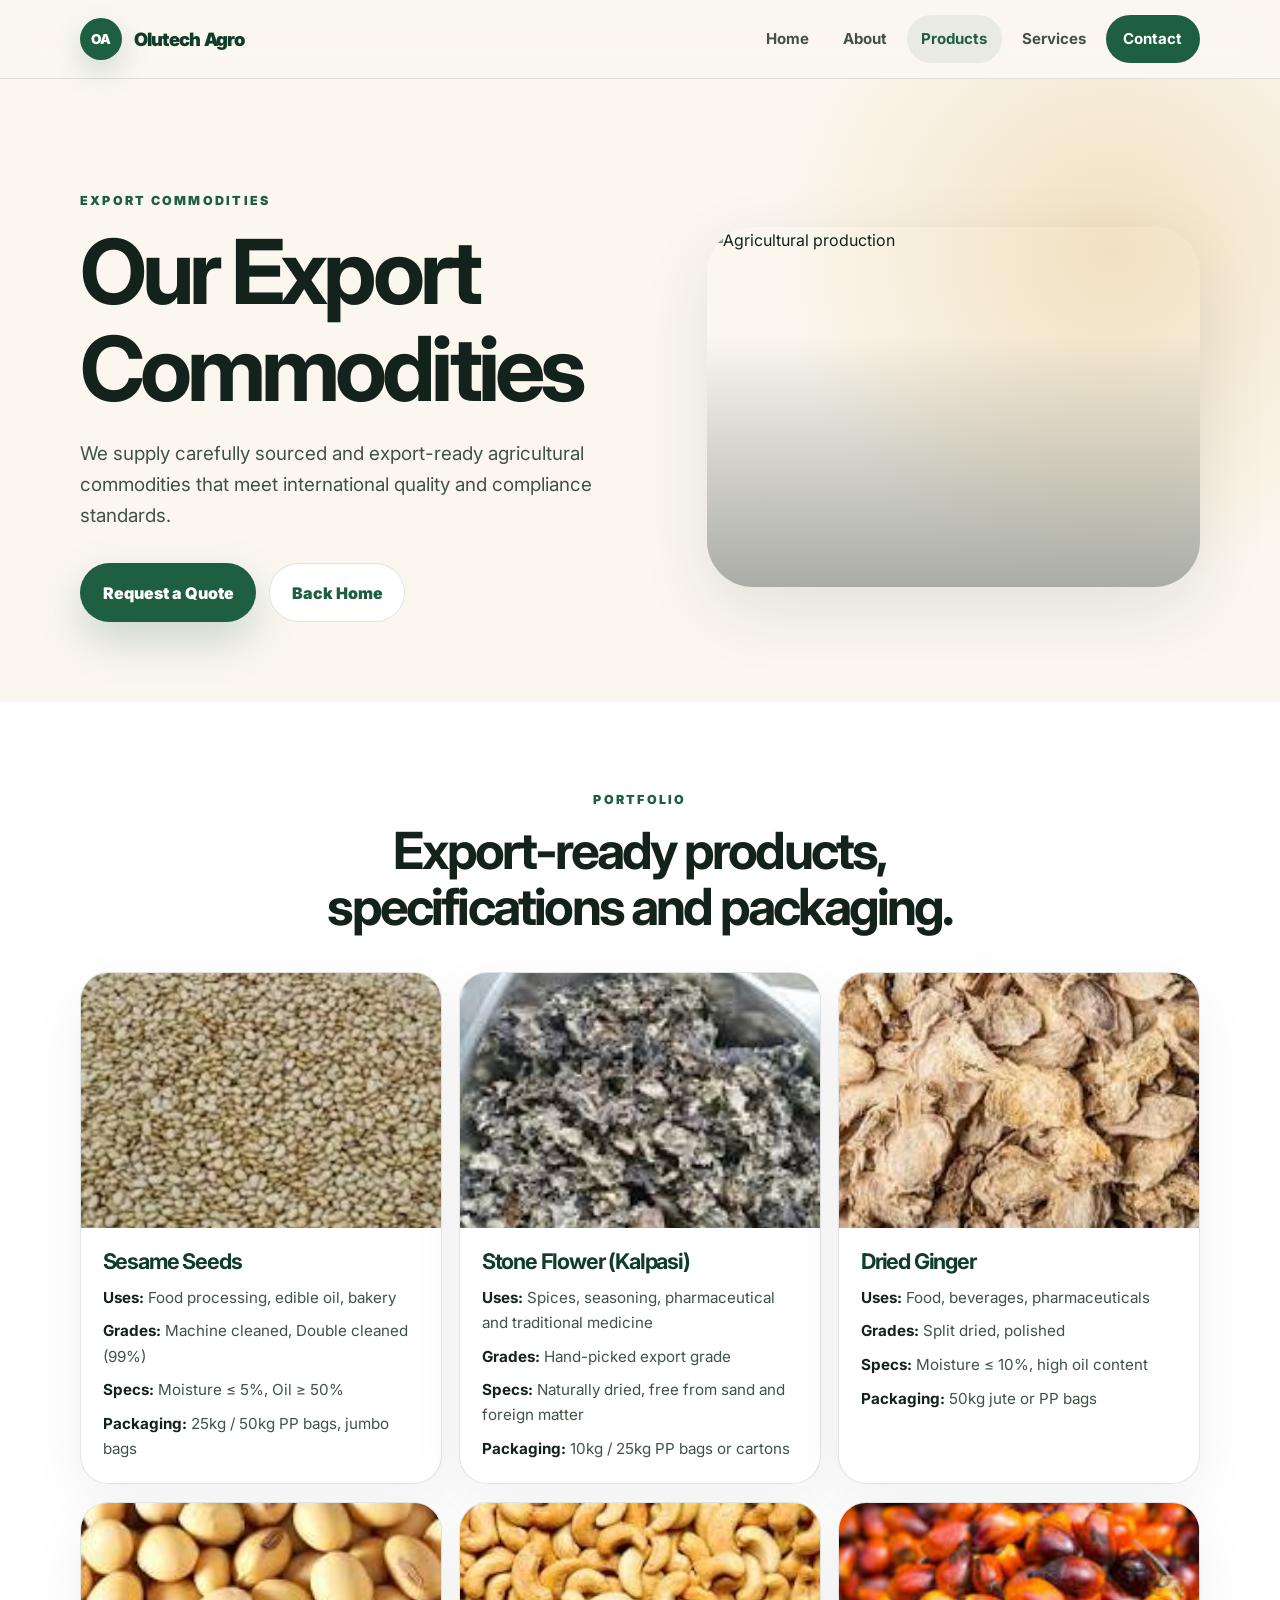
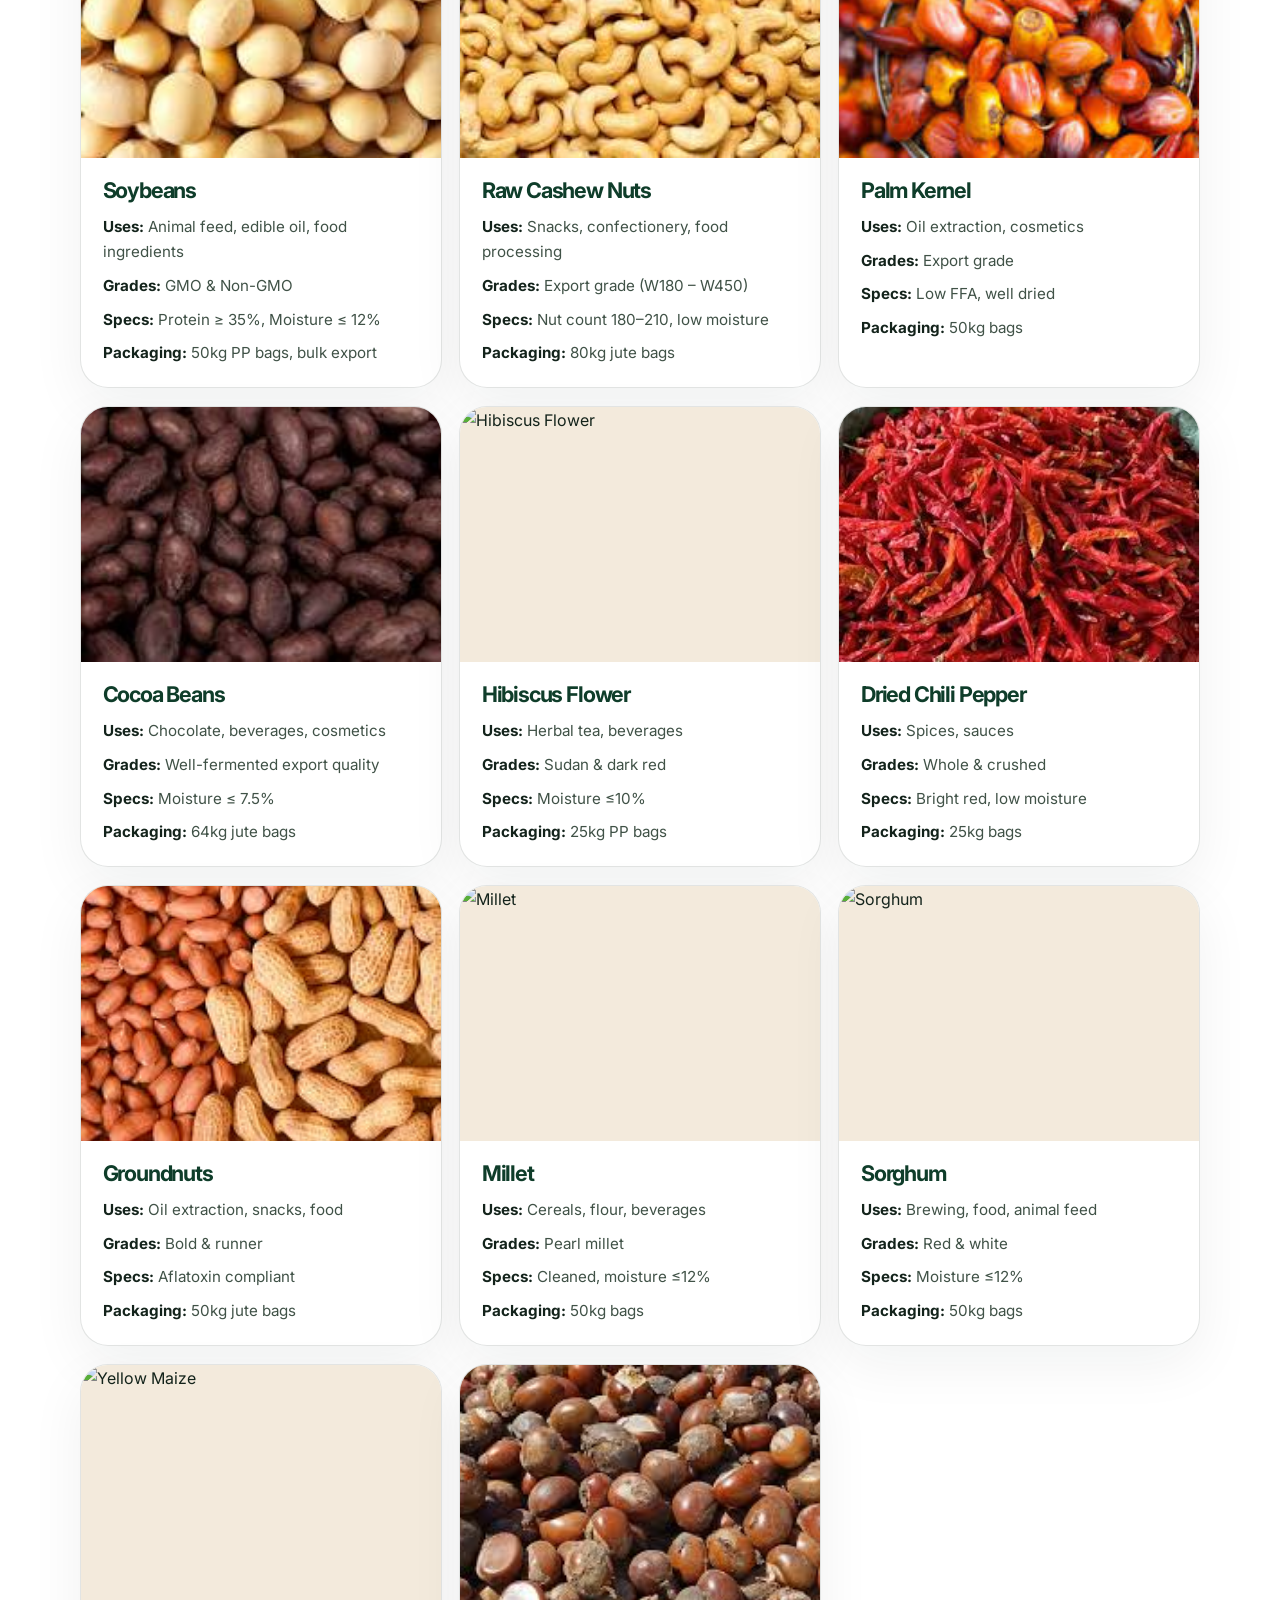
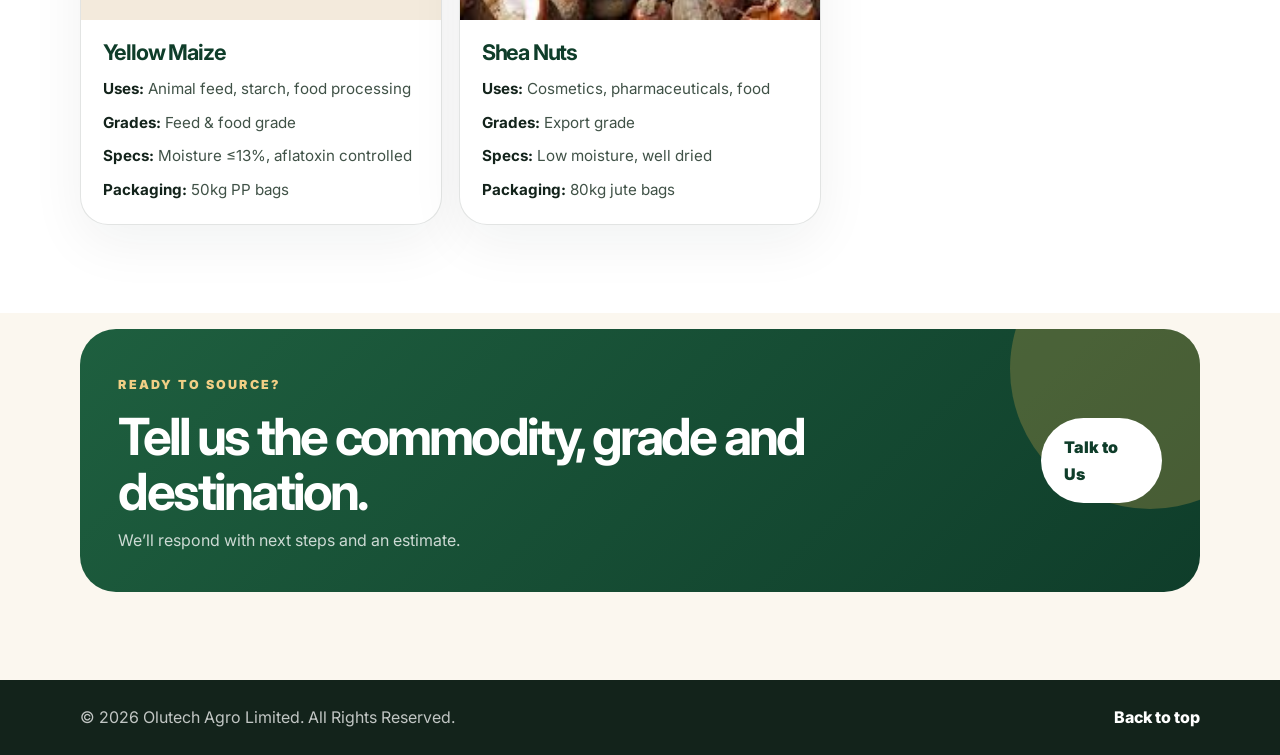
==== products.html @ a7baed35 "Redesign Olutech Agro website" ====
<!DOCTYPE html>
<html lang="en">
<head>
  <meta charset="UTF-8" />
  <meta name="viewport" content="width=device-width, initial-scale=1.0" />
  <title>Our Products | Olutech Agro Limited</title>
  <link rel="preconnect" href="https://fonts.googleapis.com">
  <link rel="preconnect" href="https://fonts.gstatic.com" crossorigin>
  <link href="https://fonts.googleapis.com/css2?family=Inter:wght@300;400;500;600;700;800;900&display=swap" rel="stylesheet">
  <link rel="stylesheet" href="main.css">
</head>
<body>
  <header class="navbar" data-nav>
    <div class="container nav-flex">
      <a class="logo" href="index.html" aria-label="Olutech Agro home">
        <span class="logo-mark">OA</span>
        <span>Olutech Agro</span>
      </a>
      <button class="nav-toggle" type="button" aria-label="Open navigation" aria-expanded="false" data-nav-toggle>
        <span></span><span></span><span></span>
      </button>
      <nav class="nav-links" data-nav-links>
        <a href="index.html">Home</a>
        <a href="index.html#about">About</a>
        <a href="products.html" class="active">Products</a>
        <a href="index.html#services">Services</a>
        <a href="index.html#contact" class="nav-cta">Contact</a>
      </nav>
    </div>
  </header>

  <main>
    <section class="hero hero-products">
      <div class="container hero-grid compact">
        <div class="hero-copy reveal">
          <p class="eyebrow">Export Commodities</p>
          <h1>Our Export Commodities</h1>
          <p class="hero-lead">We supply carefully sourced and export-ready agricultural commodities that meet international quality and compliance standards.</p>
          <div class="hero-buttons">
            <a href="index.html#contact" class="btn btn-primary">Request a Quote</a>
            <a href="index.html" class="btn btn-ghost">Back Home</a>
          </div>
        </div>
        <div class="hero-visual reveal">
          <img src="https://img.freepik.com/free-photo/agriculture-food-production-concept-with-tractor-machine-silos-irrigation-system_342744-565.jpg?semt=ais_hybrid&w=740&q=80" alt="Agricultural production" />
        </div>
      </div>
    </section>

    <section class="section products-section">
      <div class="container">
        <div class="section-title reveal">
          <p class="eyebrow">Portfolio</p>
          <h2>Export-ready products, specifications and packaging.</h2>
        </div>
        <div class="products-grid">
<!-- Sesame Seeds -->
      <div class="product-card">
        <img src="[data-uri]"alt="Sesame Seeds">
        <div class="product-body">
          <h4>Sesame Seeds</h4>
          <p><strong>Uses:</strong> Food processing, edible oil, bakery</p>
          <p><strong>Grades:</strong> Machine cleaned, Double cleaned (99%)</p>
          <p><strong>Specs:</strong> Moisture ≤ 5%, Oil ≥ 50%</p>
          <p><strong>Packaging:</strong> 25kg / 50kg PP bags, jumbo bags</p>
        </div>
      </div>
            <div class="product-card">
        <img src="[data-uri]" alt="Stone Flower">
        <div class="product-body">
            <h4>Stone Flower (Kalpasi)</h4>
            <p><strong>Uses:</strong> Spices, seasoning, pharmaceutical and traditional medicine</p>
            <p><strong>Grades:</strong> Hand-picked export grade</p>
            <p><strong>Specs:</strong> Naturally dried, free from sand and foreign matter</p>
            <p><strong>Packaging:</strong> 10kg / 25kg PP bags or cartons</p>
        </div>
        </div>

      <!-- Ginger -->
      <div class="product-card">
        <img src="[data-uri]" alt="Dried Ginger">
        <div class="product-body">
          <h4>Dried Ginger</h4>
          <p><strong>Uses:</strong> Food, beverages, pharmaceuticals</p>
          <p><strong>Grades:</strong> Split dried, polished</p>
          <p><strong>Specs:</strong> Moisture ≤ 10%, high oil content</p>
          <p><strong>Packaging:</strong> 50kg jute or PP bags</p>
        </div>
      </div>

      <!-- Soybeans -->
      <div class="product-card">
        <img src="[data-uri]"alt="Soybeans">
        <div class="product-body">
          <h4>Soybeans</h4>
          <p><strong>Uses:</strong> Animal feed, edible oil, food ingredients</p>
          <p><strong>Grades:</strong> GMO & Non-GMO</p>
          <p><strong>Specs:</strong> Protein ≥ 35%, Moisture ≤ 12%</p>
          <p><strong>Packaging:</strong> 50kg PP bags, bulk export</p>
        </div>
      </div>

      <!-- Cashew Nuts -->
      <div class="product-card">
        <img src="[data-uri]" alt="Cashew Nuts">
        <div class="product-body">
          <h4>Raw Cashew Nuts</h4>
          <p><strong>Uses:</strong> Snacks, confectionery, food processing</p>
          <p><strong>Grades:</strong> Export grade (W180 – W450)</p>
          <p><strong>Specs:</strong> Nut count 180–210, low moisture</p>
          <p><strong>Packaging:</strong> 80kg jute bags</p>
        </div>
      </div>
        <div class="product-card">
        <img src="[data-uri]" alt="Palm Kernel">
        <div class="product-body">
            <h4>Palm Kernel</h4>
            <p><strong>Uses:</strong> Oil extraction, cosmetics</p>
            <p><strong>Grades:</strong> Export grade</p>
            <p><strong>Specs:</strong> Low FFA, well dried</p>
            <p><strong>Packaging:</strong> 50kg bags</p>
        </div>
        </div>

      <!-- Cocoa Beans -->
      <div class="product-card">
        <img src="[data-uri]" alt="Cocoa Beans">
        <div class="product-body">
          <h4>Cocoa Beans</h4>
          <p><strong>Uses:</strong> Chocolate, beverages, cosmetics</p>
          <p><strong>Grades:</strong> Well-fermented export quality</p>
          <p><strong>Specs:</strong> Moisture ≤ 7.5%</p>
          <p><strong>Packaging:</strong> 64kg jute bags</p>
        </div>
      </div>


      <!-- Hibiscus Flower -->
        <div class="product-card">
        <img src="https://encrypted-tbn0.gstatic.com/images?q=tbn:ANd9GcRW_VLV7xWXmBdpKqc1EGJK0NJ_ee1F2O1vbofDRPZAw_2uq-BFG1JWfvA&s" alt="Hibiscus Flower">
        <div class="product-body">
            <h4>Hibiscus Flower</h4>
            <p><strong>Uses:</strong> Herbal tea, beverages</p>
            <p><strong>Grades:</strong> Sudan & dark red</p>
            <p><strong>Specs:</strong> Moisture ≤10%</p>
            <p><strong>Packaging:</strong> 25kg PP bags</p>
        </div>
        </div>

        <!-- Chilli Pepper -->
        <div class="product-card">
        <img src=[data-uri] alt="Chili Pepper">
        <div class="product-body">
            <h4>Dried Chili Pepper</h4>
            <p><strong>Uses:</strong> Spices, sauces</p>
            <p><strong>Grades:</strong> Whole & crushed</p>
            <p><strong>Specs:</strong> Bright red, low moisture</p>
            <p><strong>Packaging:</strong> 25kg bags</p>
        </div>
        </div>

        <!-- Groundnuts -->
        <div class="product-card">
        <img src="[data-uri]" alt="Groundnuts">
        <div class="product-body">
            <h4>Groundnuts</h4>
            <p><strong>Uses:</strong> Oil extraction, snacks, food</p>
            <p><strong>Grades:</strong> Bold & runner</p>
            <p><strong>Specs:</strong> Aflatoxin compliant</p>
            <p><strong>Packaging:</strong> 50kg jute bags</p>
        </div>
        </div>

        <!-- Millets -->
        <div class="product-card">
        <img src="https://itemscatalogue.redcross.int/upload/products_data/images/big/FCERMILLGR.jpg" alt="Millet">
        <div class="product-body">
            <h4>Millet</h4>
            <p><strong>Uses:</strong> Cereals, flour, beverages</p>
            <p><strong>Grades:</strong> Pearl millet</p>
            <p><strong>Specs:</strong> Cleaned, moisture ≤12%</p>
            <p><strong>Packaging:</strong> 50kg bags</p>
        </div>
        </div>

        <!-- Sorghum -->
        <div class="product-card">
        <img src="https://encrypted-tbn0.gstatic.com/images?q=tbn:ANd9GcSA5TBWchMViTvJv3HpDTmijU3rDDU1Hz27gw&s" alt="Sorghum">
        <div class="product-body">
            <h4>Sorghum</h4>
            <p><strong>Uses:</strong> Brewing, food, animal feed</p>
            <p><strong>Grades:</strong> Red & white</p>
            <p><strong>Specs:</strong> Moisture ≤12%</p>
            <p><strong>Packaging:</strong> 50kg bags</p>
        </div>
        </div>

        <!-- yellow maize -->
        <div class="product-card">
        <img src="https://encrypted-tbn0.gstatic.com/images?q=tbn:ANd9GcTwmd1VKiGeFnhzjW3J01bWeRlT896tX2jCrA&s" alt="Yellow Maize">
        <div class="product-body">
            <h4>Yellow Maize</h4>
            <p><strong>Uses:</strong> Animal feed, starch, food processing</p>
            <p><strong>Grades:</strong> Feed & food grade</p>
            <p><strong>Specs:</strong> Moisture ≤13%, aflatoxin controlled</p>
            <p><strong>Packaging:</strong> 50kg PP bags</p>
        </div>
        </div>

        <!-- Shea nuts -->
        <div class="product-card">
        <img src="[data-uri]" alt="Shea Nuts">
        <div class="product-body">
            <h4>Shea Nuts</h4>
            <p><strong>Uses:</strong> Cosmetics, pharmaceuticals, food</p>
            <p><strong>Grades:</strong> Export grade</p>
            <p><strong>Specs:</strong> Low moisture, well dried</p>
            <p><strong>Packaging:</strong> 80kg jute bags</p>
        </div>
        </div>
        </div>
      </div>
    </section>

    <section class="container callout reveal">
      <div>
        <p class="eyebrow">Ready to source?</p>
        <h2>Tell us the commodity, grade and destination.</h2>
        <p>We’ll respond with next steps and an estimate.</p>
      </div>
      <a class="btn btn-secondary" href="index.html#contact">Talk to Us</a>
    </section>
  </main>

  <footer class="footer">
    <div class="container footer-flex">
      <p>© 2026 Olutech Agro Limited. All Rights Reserved.</p>
      <a href="#top">Back to top</a>
    </div>
  </footer>

  <script src="main.js"></script>
</body>
</html>
---- main.css ----
:root {
  --ink: #13231b;
  --text: #405247;
  --muted: #738277;
  --cream: #fbf7ef;
  --cream-2: #f3eadc;
  --green: #1e5f3f;
  --green-2: #0f3d2a;
  --gold: #d8a84b;
  --line: rgba(19, 35, 27, 0.12);
  --card: #ffffff;
  --shadow: 0 24px 70px rgba(19, 35, 27, 0.10);
  --radius: 28px;
  --radius-sm: 18px;
  --transition: 220ms ease;
}

* { box-sizing: border-box; margin: 0; padding: 0; }
html { scroll-behavior: smooth; }
body {
  font-family: 'Inter', system-ui, -apple-system, BlinkMacSystemFont, 'Segoe UI', sans-serif;
  color: var(--ink);
  background: var(--cream);
  line-height: 1.65;
  overflow-x: hidden;
}
img { max-width: 100%; display: block; }
a { color: inherit; text-decoration: none; }
.container { width: min(1120px, calc(100% - 40px)); margin-inline: auto; }

.navbar {
  position: sticky;
  top: 0;
  z-index: 1000;
  background: rgba(251, 247, 239, 0.88);
  backdrop-filter: blur(18px);
  border-bottom: 1px solid var(--line);
}
.nav-flex { min-height: 78px; display: flex; align-items: center; justify-content: space-between; gap: 1.5rem; }
.logo { display: inline-flex; align-items: center; gap: .72rem; font-weight: 900; letter-spacing: -.04em; color: var(--green-2); font-size: 1.15rem; }
.logo-mark { width: 42px; height: 42px; display: grid; place-items: center; border-radius: 999px; background: var(--green); color: #fff; font-size: .85rem; box-shadow: 0 12px 30px rgba(30, 95, 63, .2); }
.nav-links { display: flex; align-items: center; gap: .35rem; }
.nav-links a { color: var(--text); font-weight: 700; font-size: .94rem; padding: .7rem .9rem; border-radius: 999px; transition: var(--transition); }
.nav-links a:hover, .nav-links a.active { color: var(--green); background: rgba(30, 95, 63, .08); }
.nav-links .nav-cta { color: #fff; background: var(--green); padding-inline: 1.1rem; }
.nav-links .nav-cta:hover { color: #fff; background: var(--green-2); }
.nav-toggle { display: none; width: 44px; height: 44px; border: 1px solid var(--line); border-radius: 12px; background: #fff; place-items: center; gap: 4px; cursor: pointer; }
.nav-toggle span { width: 18px; height: 2px; border-radius: 2px; background: var(--ink); display: block; }

.hero { position: relative; padding: 7rem 0 5rem; overflow: hidden; }
.hero::before { content: ""; position: absolute; inset: -30% -15% auto auto; width: 720px; height: 720px; background: radial-gradient(circle, rgba(216, 168, 75, .28), transparent 66%); pointer-events: none; }
.hero-grid { position: relative; display: grid; grid-template-columns: minmax(0, 1fr) minmax(320px, .85fr); align-items: center; gap: 4rem; }
.hero-grid.compact { gap: 3rem; }
.eyebrow { color: var(--green); text-transform: uppercase; letter-spacing: .18em; font-weight: 900; font-size: .78rem; margin-bottom: .8rem; }
h1, h2, h3, h4 { line-height: 1.08; letter-spacing: -.055em; }
h1 { font-size: clamp(3rem, 7vw, 6.4rem); max-width: 790px; }
h2 { font-size: clamp(2rem, 4vw, 4rem); }
h3 { font-size: clamp(1.25rem, 2vw, 1.7rem); }
h4 { font-size: 1.1rem; }
.hero-lead, .section-copy p, .about-panel > div > p, .contact-copy > p { color: var(--text); font-size: clamp(1rem, 1.5vw, 1.18rem); max-width: 690px; margin-top: 1.25rem; }
.hero-buttons { display: flex; flex-wrap: wrap; gap: .8rem; margin-top: 2rem; }
.btn { display: inline-flex; align-items: center; justify-content: center; gap: .5rem; border-radius: 999px; padding: .95rem 1.35rem; font-weight: 900; border: 1px solid transparent; cursor: pointer; transition: transform var(--transition), box-shadow var(--transition), background var(--transition); }
.btn:hover { transform: translateY(-2px); }
.btn-primary { background: var(--green); color: #fff; box-shadow: 0 18px 45px rgba(30, 95, 63, .22); }
.btn-primary:hover { background: var(--green-2); }
.btn-ghost { background: #fff; color: var(--green); border-color: var(--line); }
.btn-secondary { background: var(--ink); color: #fff; }
.trust-row { display: flex; flex-wrap: wrap; gap: .75rem; margin-top: 2rem; }
.trust-item { padding: .65rem 1rem; border-radius: 999px; color: var(--green-2); background: rgba(255,255,255,.72); border: 1px solid var(--line); font-weight: 800; font-size: .9rem; }
.hero-visual { position: relative; min-height: 520px; border-radius: 46px; overflow: hidden; box-shadow: var(--shadow); isolation: isolate; }
.hero-products .hero-visual, .hero-grid.compact .hero-visual { min-height: 360px; }
.hero-visual::after { content: ""; position: absolute; inset: 0; background: linear-gradient(180deg, transparent 30%, rgba(19, 35, 27, .35)); }
.hero-visual img { width: 100%; height: 100%; min-height: inherit; object-fit: cover; }
.hero-card { position: absolute; z-index: 1; left: 24px; right: 24px; bottom: 24px; background: rgba(255,255,255,.92); border: 1px solid rgba(255,255,255,.55); border-radius: 24px; padding: 1.1rem; display: grid; gap: .2rem; box-shadow: 0 20px 40px rgba(0,0,0,.12); }
.hero-card span { color: var(--text); }

.section { padding: 5.5rem 0; }
.split-grid { display: grid; grid-template-columns: .85fr 1fr; gap: 4rem; align-items: start; }
.section-title { max-width: 760px; margin: 0 auto 2.4rem; text-align: center; }
.feature-grid { display: grid; grid-template-columns: repeat(4, 1fr); gap: 1rem; margin-top: 3rem; }
.feature-card { background: var(--card); border: 1px solid var(--line); border-radius: var(--radius); overflow: hidden; box-shadow: 0 18px 55px rgba(19,35,27,.06); transition: transform var(--transition), box-shadow var(--transition); }
.feature-card:hover, .product-card:hover { transform: translateY(-7px); box-shadow: var(--shadow); }
.feature-card img { width: 100%; height: 190px; object-fit: cover; }
.feature-card div { padding: 1.25rem; }
.feature-card p, .service-card p, .value-card p, .product-body p, .about-card p { color: var(--text); }
.card-kicker { color: var(--gold) !important; font-weight: 900; letter-spacing: .14em; margin-bottom: .45rem; }

.section-tinted { background: var(--green-2); color: #fff; }
.section-tinted .eyebrow { color: #f1cf85; }
.section-tinted p { color: rgba(255,255,255,.78); }
.about-panel { display: grid; grid-template-columns: .95fr 1fr; gap: 2rem; align-items: center; }
.about-info { display: grid; grid-template-columns: repeat(2, 1fr); gap: 1rem; }
.about-card { background: rgba(255,255,255,.1); border: 1px solid rgba(255,255,255,.16); border-radius: var(--radius); padding: 1.35rem; backdrop-filter: blur(12px); }
.about-card p { color: rgba(255,255,255,.76); margin-top: .75rem; }
.mini-icon { width: 42px; height: 42px; border-radius: 999px; display: grid; place-items: center; background: rgba(255,255,255,.14); color: #f1cf85; margin-bottom: 1rem; }

.values-grid { display: grid; grid-template-columns: repeat(5, 1fr); gap: .9rem; }
.value-card { min-height: 180px; background: #fff; border: 1px solid var(--line); border-radius: var(--radius); padding: 1.2rem; display: flex; flex-direction: column; justify-content: space-between; box-shadow: 0 12px 34px rgba(19,35,27,.05); }
.value-card span { color: var(--gold); font-weight: 900; }
.value-card p { font-weight: 800; color: var(--ink); }

.service-section { background: #fff; }
.services-grid { display: grid; grid-template-columns: repeat(4, 1fr); gap: 1rem; }
.service-card { border: 1px solid var(--line); border-radius: var(--radius); padding: 1.35rem; min-height: 245px; background: linear-gradient(180deg, #fff, var(--cream)); display: flex; flex-direction: column; justify-content: space-between; }
.service-icon { width: 48px; height: 48px; border-radius: 999px; display: grid; place-items: center; background: var(--green); color: #fff; font-weight: 900; }
.service-card p { margin-top: .8rem; }

.callout { margin-block: 1rem 5.5rem; background: linear-gradient(135deg, var(--green), var(--green-2)); color: #fff; border-radius: 36px; padding: clamp(1.4rem, 4vw, 2.4rem); display: flex; justify-content: space-between; align-items: center; gap: 1rem; overflow: hidden; position: relative; }
.callout::after { content: ""; position: absolute; width: 280px; height: 280px; right: -90px; top: -100px; border-radius: 50%; background: rgba(216, 168, 75, .28); }
.callout > * { position: relative; z-index: 1; }
.callout .eyebrow { color: #f1cf85; }
.callout p { color: rgba(255,255,255,.78); margin-top: .5rem; }
.callout .btn-secondary { background: #fff; color: var(--green-2); }

.products-section { background: #fff; }
.products-grid { display: grid; grid-template-columns: repeat(3, 1fr); gap: 1.1rem; }
.product-card { background: #fff; border: 1px solid var(--line); border-radius: var(--radius); overflow: hidden; box-shadow: 0 18px 55px rgba(19,35,27,.06); transition: transform var(--transition), box-shadow var(--transition); }
.product-card img { width: 100%; height: 255px; object-fit: cover; background: var(--cream-2); }
.product-body { padding: 1.35rem; }
.product-body h4 { color: var(--green-2); margin-bottom: .7rem; font-size: 1.35rem; }
.product-body p { margin-top: .55rem; font-size: .95rem; }
.product-body strong { color: var(--ink); }

.contact-section { background: var(--cream-2); }
.contact-grid { display: grid; grid-template-columns: .85fr 1fr; gap: 2rem; align-items: start; }
.contact-card { background: #fff; border: 1px solid var(--line); border-radius: var(--radius); padding: 1.5rem; box-shadow: 0 18px 55px rgba(19,35,27,.06); }
.contact-details { margin-top: 2rem; }
.contact-info { list-style: none; display: grid; gap: .8rem; margin-top: 1rem; }
.contact-info li { display: grid; gap: .15rem; color: var(--text); }
.contact-info span { font-size: .78rem; text-transform: uppercase; letter-spacing: .14em; color: var(--green); font-weight: 900; }
.social-links { display: flex; flex-wrap: wrap; gap: .65rem; margin-top: 1.2rem; }
.social-links a { width: 42px; height: 42px; display: grid; place-items: center; border-radius: 999px; background: var(--cream); color: var(--green); font-weight: 900; }
.field { display: grid; gap: .45rem; margin-top: 1rem; }
label { font-weight: 800; color: var(--ink); }
input, textarea { width: 100%; border: 1px solid var(--line); border-radius: 16px; padding: .95rem 1rem; font: inherit; color: var(--ink); background: #fffdf8; transition: border-color var(--transition), box-shadow var(--transition); }
input:focus, textarea:focus { outline: none; border-color: rgba(30,95,63,.45); box-shadow: 0 0 0 4px rgba(30,95,63,.10); }
.form-note { min-height: 1.2em; margin-top: .8rem; color: var(--muted); }

.footer { background: var(--ink); color: rgba(255,255,255,.74); padding: 1.5rem 0; }
.footer-flex { display: flex; justify-content: space-between; gap: 1rem; align-items: center; }
.footer a { color: #fff; font-weight: 800; }

.reveal { opacity: 0; transform: translateY(26px); transition: opacity 700ms ease, transform 700ms ease; }
.reveal.show { opacity: 1; transform: translateY(0); }

@media (max-width: 1040px) {
  .hero-grid, .split-grid, .about-panel, .contact-grid { grid-template-columns: 1fr; }
  .hero-visual { min-height: 430px; }
  .feature-grid, .services-grid { grid-template-columns: repeat(2, 1fr); }
  .values-grid { grid-template-columns: repeat(3, 1fr); }
  .products-grid { grid-template-columns: repeat(2, 1fr); }
}
@media (max-width: 760px) {
  .container { width: min(100% - 28px, 1120px); }
  .nav-toggle { display: grid; }
  .nav-links { position: fixed; top: 78px; left: 14px; right: 14px; display: grid; gap: .2rem; background: rgba(255,255,255,.98); border: 1px solid var(--line); border-radius: 22px; padding: .75rem; box-shadow: var(--shadow); transform: translateY(-16px); opacity: 0; pointer-events: none; transition: var(--transition); }
  .nav-links.active { transform: translateY(0); opacity: 1; pointer-events: auto; }
  .nav-links a { padding: .9rem 1rem; }
  .hero { padding: 4.5rem 0 3.5rem; }
  .hero-visual, .hero-products .hero-visual { min-height: 320px; border-radius: 30px; }
  .section { padding: 4rem 0; }
  .feature-grid, .services-grid, .values-grid, .products-grid, .about-info { grid-template-columns: 1fr; }
  .callout { align-items: flex-start; flex-direction: column; }
  .footer-flex { flex-direction: column; text-align: center; }
}
@media (prefers-reduced-motion: reduce) {
  html { scroll-behavior: auto; }
  *, *::before, *::after { transition: none !important; }
  .reveal { opacity: 1; transform: none; }
}
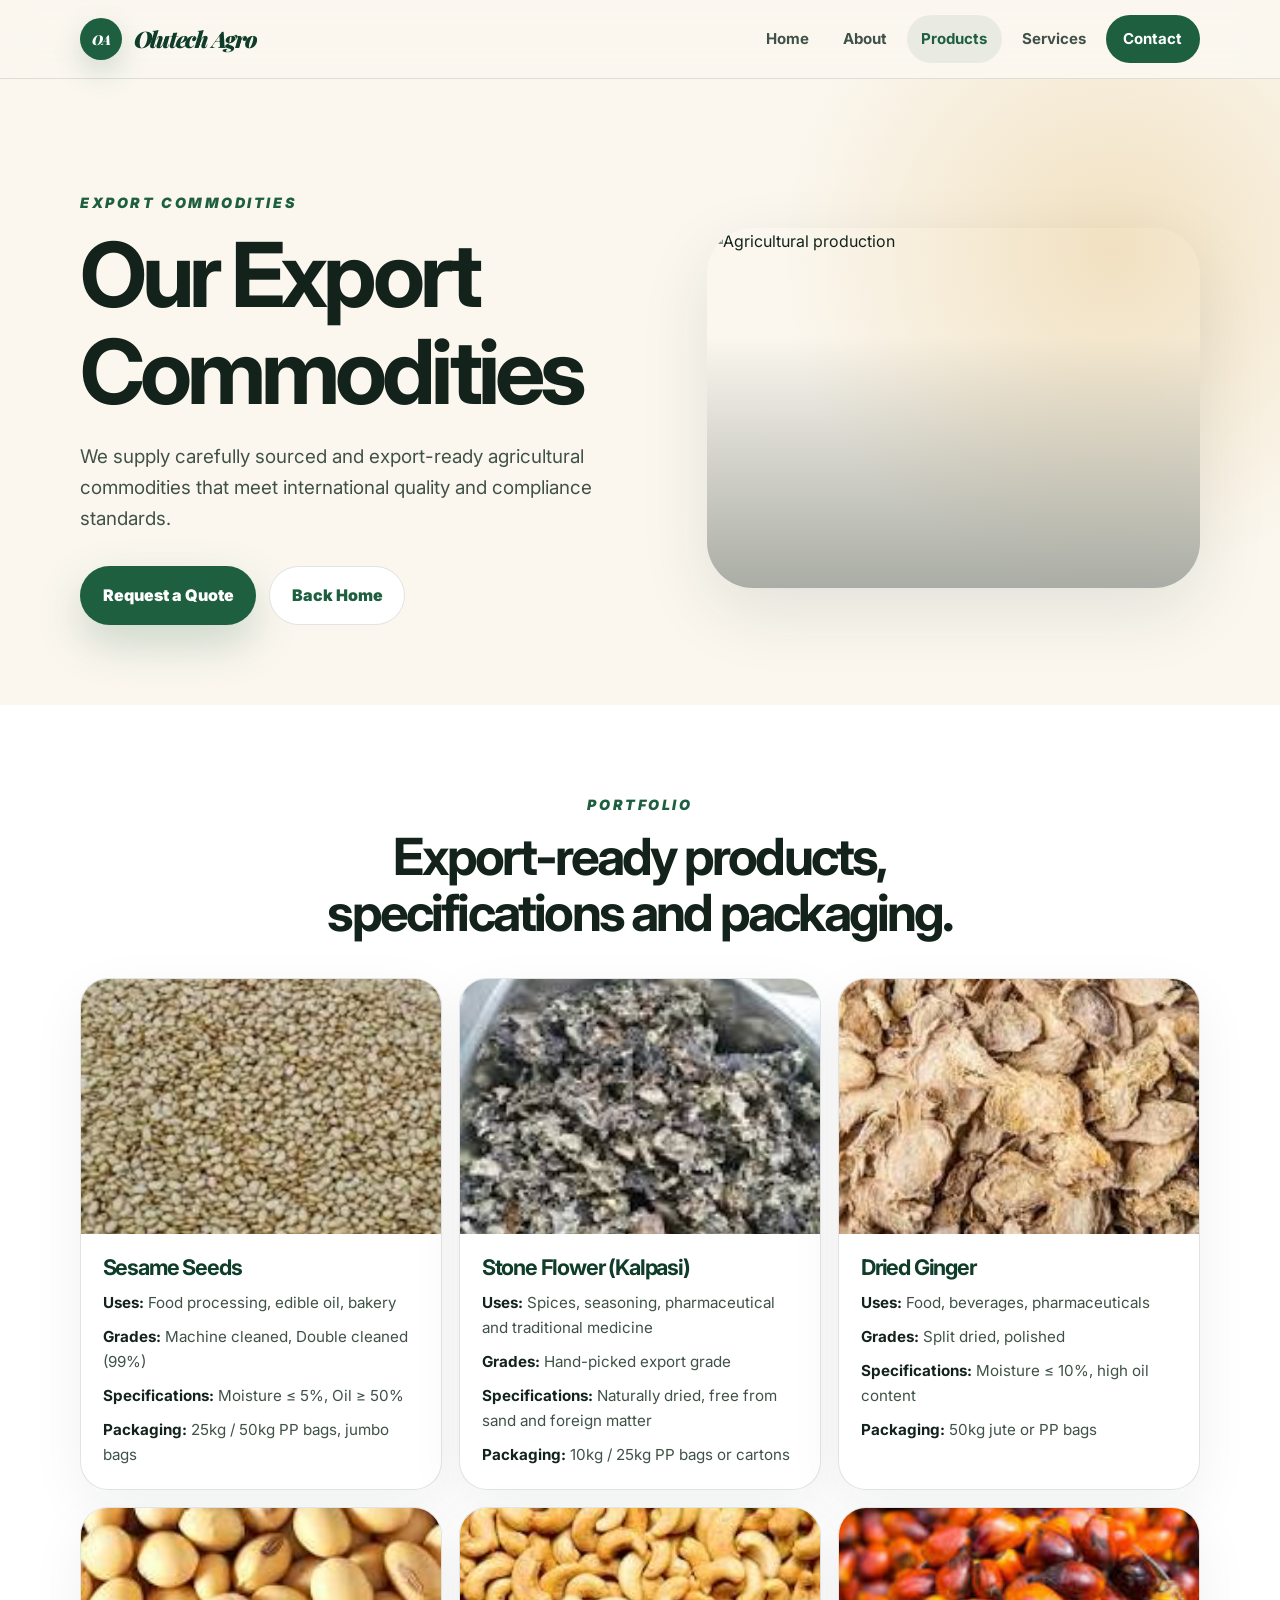
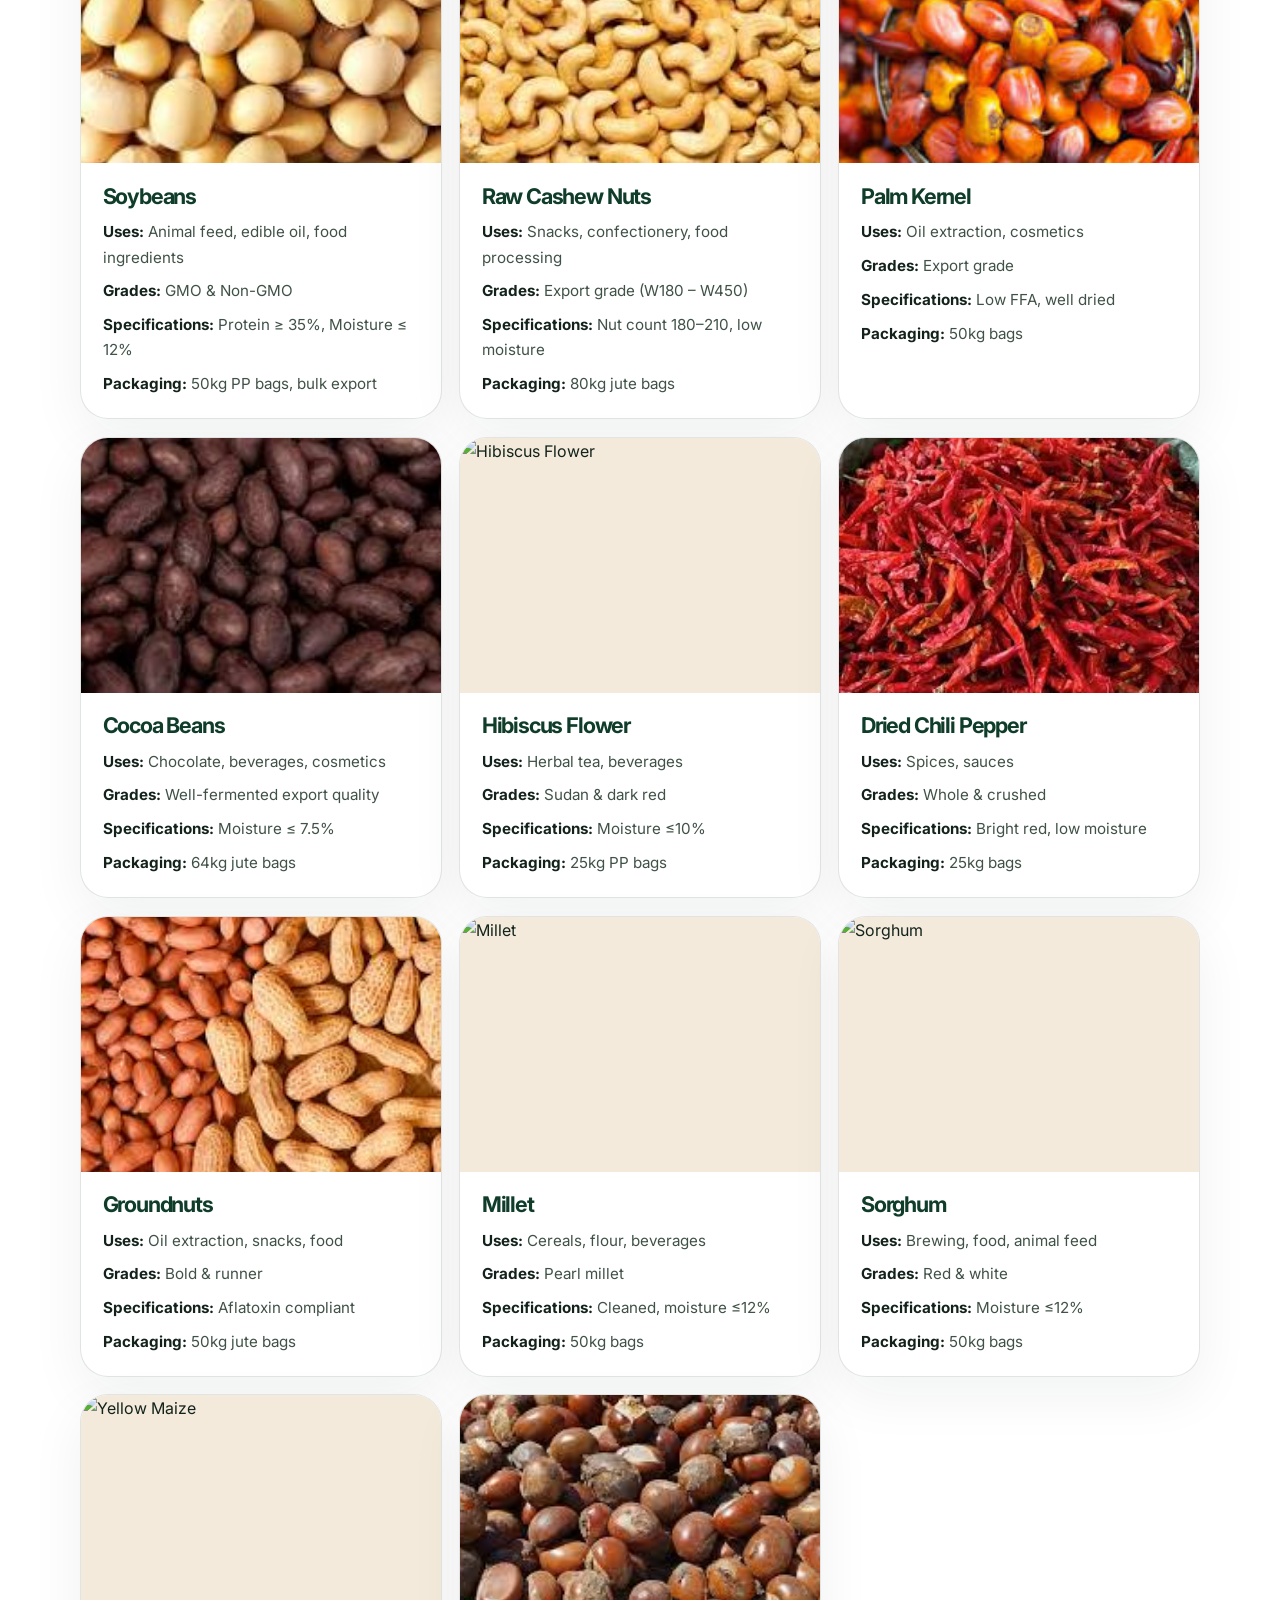
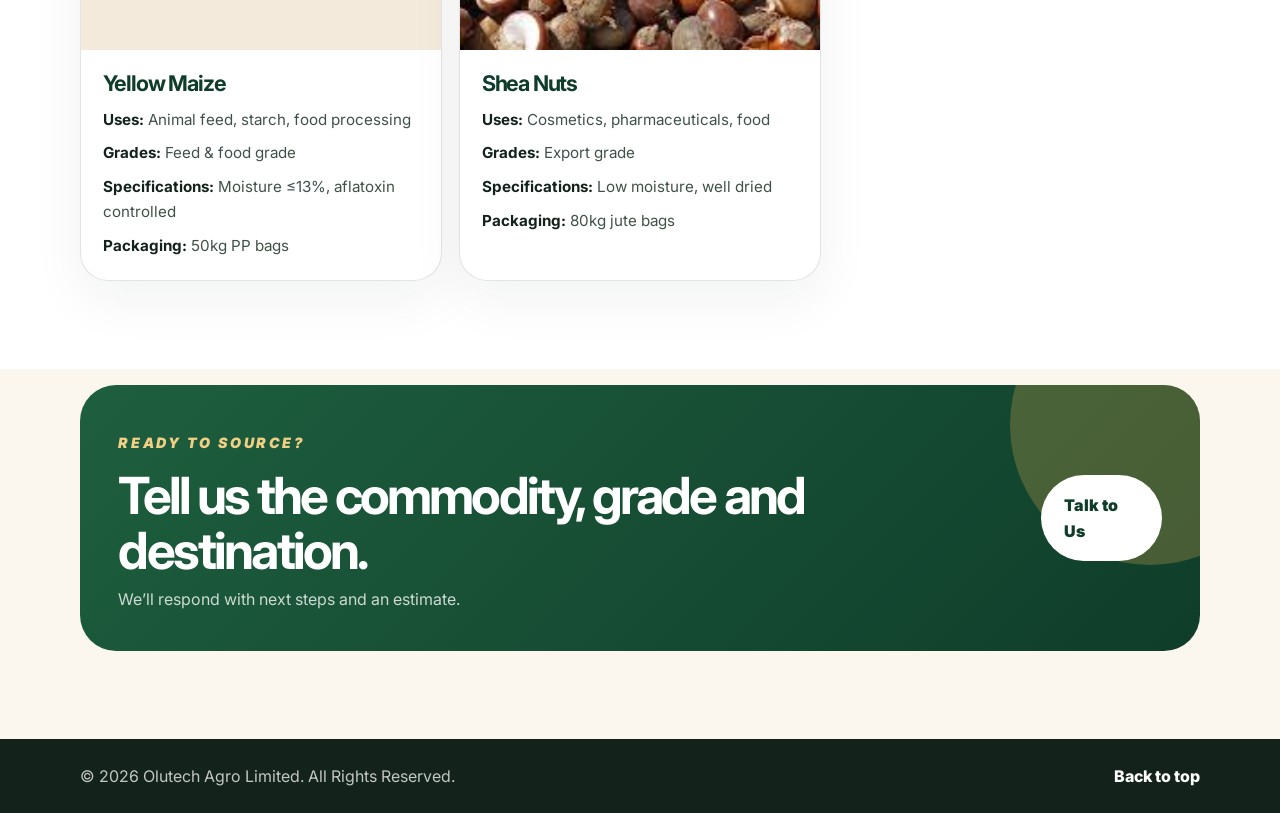
==== commit b7127509: "Redesign Olutech Agro website" ====
--- a/products.html
+++ b/products.html
@@ -6,7 +6,7 @@
   <title>Our Products | Olutech Agro Limited</title>
   <link rel="preconnect" href="https://fonts.googleapis.com">
   <link rel="preconnect" href="https://fonts.gstatic.com" crossorigin>
-  <link href="https://fonts.googleapis.com/css2?family=Inter:wght@300;400;500;600;700;800;900&display=swap" rel="stylesheet">
+  <link href="https://fonts.googleapis.com/css2?family=Inter:wght@300;400;500;600;700;800;900&family=Playfair+Display:ital,wght@0,700;0,800;0,900;1,700;1,800;1,900&display=swap" rel="stylesheet">
   <link rel="stylesheet" href="main.css">
 </head>
 <body>
@@ -14,7 +14,7 @@
     <div class="container nav-flex">
       <a class="logo" href="index.html" aria-label="Olutech Agro home">
         <span class="logo-mark">OA</span>
-        <span>Olutech Agro</span>
+        <span class="logo-text">Olutech Agro</span>
       </a>
       <button class="nav-toggle" type="button" aria-label="Open navigation" aria-expanded="false" data-nav-toggle>
         <span></span><span></span><span></span>
@@ -61,7 +61,7 @@
           <h4>Sesame Seeds</h4>
           <p><strong>Uses:</strong> Food processing, edible oil, bakery</p>
           <p><strong>Grades:</strong> Machine cleaned, Double cleaned (99%)</p>
-          <p><strong>Specs:</strong> Moisture ≤ 5%, Oil ≥ 50%</p>
+          <p><strong>Specifications:</strong> Moisture ≤ 5%, Oil ≥ 50%</p>
           <p><strong>Packaging:</strong> 25kg / 50kg PP bags, jumbo bags</p>
         </div>
       </div>
@@ -71,7 +71,7 @@
             <h4>Stone Flower (Kalpasi)</h4>
             <p><strong>Uses:</strong> Spices, seasoning, pharmaceutical and traditional medicine</p>
             <p><strong>Grades:</strong> Hand-picked export grade</p>
-            <p><strong>Specs:</strong> Naturally dried, free from sand and foreign matter</p>
+            <p><strong>Specifications:</strong> Naturally dried, free from sand and foreign matter</p>
             <p><strong>Packaging:</strong> 10kg / 25kg PP bags or cartons</p>
         </div>
         </div>
@@ -83,7 +83,7 @@
           <h4>Dried Ginger</h4>
           <p><strong>Uses:</strong> Food, beverages, pharmaceuticals</p>
           <p><strong>Grades:</strong> Split dried, polished</p>
-          <p><strong>Specs:</strong> Moisture ≤ 10%, high oil content</p>
+          <p><strong>Specifications:</strong> Moisture ≤ 10%, high oil content</p>
           <p><strong>Packaging:</strong> 50kg jute or PP bags</p>
         </div>
       </div>
@@ -95,7 +95,7 @@
           <h4>Soybeans</h4>
           <p><strong>Uses:</strong> Animal feed, edible oil, food ingredients</p>
           <p><strong>Grades:</strong> GMO & Non-GMO</p>
-          <p><strong>Specs:</strong> Protein ≥ 35%, Moisture ≤ 12%</p>
+          <p><strong>Specifications:</strong> Protein ≥ 35%, Moisture ≤ 12%</p>
           <p><strong>Packaging:</strong> 50kg PP bags, bulk export</p>
         </div>
       </div>
@@ -107,7 +107,7 @@
           <h4>Raw Cashew Nuts</h4>
           <p><strong>Uses:</strong> Snacks, confectionery, food processing</p>
           <p><strong>Grades:</strong> Export grade (W180 – W450)</p>
-          <p><strong>Specs:</strong> Nut count 180–210, low moisture</p>
+          <p><strong>Specifications:</strong> Nut count 180–210, low moisture</p>
           <p><strong>Packaging:</strong> 80kg jute bags</p>
         </div>
       </div>
@@ -117,7 +117,7 @@
             <h4>Palm Kernel</h4>
             <p><strong>Uses:</strong> Oil extraction, cosmetics</p>
             <p><strong>Grades:</strong> Export grade</p>
-            <p><strong>Specs:</strong> Low FFA, well dried</p>
+            <p><strong>Specifications:</strong> Low FFA, well dried</p>
             <p><strong>Packaging:</strong> 50kg bags</p>
         </div>
         </div>
@@ -129,7 +129,7 @@
           <h4>Cocoa Beans</h4>
           <p><strong>Uses:</strong> Chocolate, beverages, cosmetics</p>
           <p><strong>Grades:</strong> Well-fermented export quality</p>
-          <p><strong>Specs:</strong> Moisture ≤ 7.5%</p>
+          <p><strong>Specifications:</strong> Moisture ≤ 7.5%</p>
           <p><strong>Packaging:</strong> 64kg jute bags</p>
         </div>
       </div>
@@ -142,7 +142,7 @@
             <h4>Hibiscus Flower</h4>
             <p><strong>Uses:</strong> Herbal tea, beverages</p>
             <p><strong>Grades:</strong> Sudan & dark red</p>
-            <p><strong>Specs:</strong> Moisture ≤10%</p>
+            <p><strong>Specifications:</strong> Moisture ≤10%</p>
             <p><strong>Packaging:</strong> 25kg PP bags</p>
         </div>
         </div>
@@ -154,7 +154,7 @@
             <h4>Dried Chili Pepper</h4>
             <p><strong>Uses:</strong> Spices, sauces</p>
             <p><strong>Grades:</strong> Whole & crushed</p>
-            <p><strong>Specs:</strong> Bright red, low moisture</p>
+            <p><strong>Specifications:</strong> Bright red, low moisture</p>
             <p><strong>Packaging:</strong> 25kg bags</p>
         </div>
         </div>
@@ -166,7 +166,7 @@
             <h4>Groundnuts</h4>
             <p><strong>Uses:</strong> Oil extraction, snacks, food</p>
             <p><strong>Grades:</strong> Bold & runner</p>
-            <p><strong>Specs:</strong> Aflatoxin compliant</p>
+            <p><strong>Specifications:</strong> Aflatoxin compliant</p>
             <p><strong>Packaging:</strong> 50kg jute bags</p>
         </div>
         </div>
@@ -178,7 +178,7 @@
             <h4>Millet</h4>
             <p><strong>Uses:</strong> Cereals, flour, beverages</p>
             <p><strong>Grades:</strong> Pearl millet</p>
-            <p><strong>Specs:</strong> Cleaned, moisture ≤12%</p>
+            <p><strong>Specifications:</strong> Cleaned, moisture ≤12%</p>
             <p><strong>Packaging:</strong> 50kg bags</p>
         </div>
         </div>
@@ -190,7 +190,7 @@
             <h4>Sorghum</h4>
             <p><strong>Uses:</strong> Brewing, food, animal feed</p>
             <p><strong>Grades:</strong> Red & white</p>
-            <p><strong>Specs:</strong> Moisture ≤12%</p>
+            <p><strong>Specifications:</strong> Moisture ≤12%</p>
             <p><strong>Packaging:</strong> 50kg bags</p>
         </div>
         </div>
@@ -202,7 +202,7 @@
             <h4>Yellow Maize</h4>
             <p><strong>Uses:</strong> Animal feed, starch, food processing</p>
             <p><strong>Grades:</strong> Feed & food grade</p>
-            <p><strong>Specs:</strong> Moisture ≤13%, aflatoxin controlled</p>
+            <p><strong>Specifications:</strong> Moisture ≤13%, aflatoxin controlled</p>
             <p><strong>Packaging:</strong> 50kg PP bags</p>
         </div>
         </div>
@@ -214,7 +214,7 @@
             <h4>Shea Nuts</h4>
             <p><strong>Uses:</strong> Cosmetics, pharmaceuticals, food</p>
             <p><strong>Grades:</strong> Export grade</p>
-            <p><strong>Specs:</strong> Low moisture, well dried</p>
+            <p><strong>Specifications:</strong> Low moisture, well dried</p>
             <p><strong>Packaging:</strong> 80kg jute bags</p>
         </div>
         </div>
--- a/main.css
+++ b/main.css
@@ -51,7 +51,7 @@
 .hero::before { content: ""; position: absolute; inset: -30% -15% auto auto; width: 720px; height: 720px; background: radial-gradient(circle, rgba(216, 168, 75, .28), transparent 66%); pointer-events: none; }
 .hero-grid { position: relative; display: grid; grid-template-columns: minmax(0, 1fr) minmax(320px, .85fr); align-items: center; gap: 4rem; }
 .hero-grid.compact { gap: 3rem; }
-.eyebrow { color: var(--green); text-transform: uppercase; letter-spacing: .18em; font-weight: 900; font-size: .78rem; margin-bottom: .8rem; }
+.eyebrow { color: var(--green); text-transform: uppercase; letter-spacing: .18em; font-weight: 900; font-size: .89rem;  font-style: italic; margin-bottom: .8rem; }
 h1, h2, h3, h4 { line-height: 1.08; letter-spacing: -.055em; }
 h1 { font-size: clamp(3rem, 7vw, 6.4rem); max-width: 790px; }
 h2 { font-size: clamp(2rem, 4vw, 4rem); }
@@ -95,7 +95,7 @@
 .mini-icon { width: 42px; height: 42px; border-radius: 999px; display: grid; place-items: center; background: rgba(255,255,255,.14); color: #f1cf85; margin-bottom: 1rem; }
 
 .values-grid { display: grid; grid-template-columns: repeat(5, 1fr); gap: .9rem; }
-.value-card { min-height: 180px; background: #fff; border: 1px solid var(--line); border-radius: var(--radius); padding: 1.2rem; display: flex; flex-direction: column; justify-content: space-between; box-shadow: 0 12px 34px rgba(19,35,27,.05); }
+.value-card { min-height: 100px; background: #fff; border: 1px solid var(--line); border-radius: var(--radius); padding: 1.2rem; display: flex; flex-direction: column; justify-content: space-between; box-shadow: 0 12px 34px rgba(19,35,27,.05); }
 .value-card span { color: var(--gold); font-weight: 900; }
 .value-card p { font-weight: 800; color: var(--ink); }
 
@@ -168,3 +168,233 @@
   *, *::before, *::after { transition: none !important; }
   .reveal { opacity: 1; transform: none; }
 }
+
+
+/* ===== Professional refinements: Mayana-inspired premium polish ===== */
+.logo-text {
+  font-family: 'Playfair Display', Georgia, serif;
+  font-style: italic;
+  font-weight: 900;
+  font-size: 1.42rem;
+  letter-spacing: -0.055em;
+  color: var(--green-2);
+  line-height: 1;
+}
+.logo:hover .logo-text { color: var(--green); }
+.logo-mark {
+  font-family: 'Playfair Display', Georgia, serif;
+  font-style: italic;
+  font-weight: 900;
+}
+.hero-home .hero-eyebrow {
+  display: inline-flex;
+  align-items: center;
+  gap: .55rem;
+  width: fit-content;
+  font-family: 'Playfair Display', Georgia, serif;
+  font-size: clamp(1rem, 1.1vw, 1.22rem);
+  font-style: italic;
+  font-weight: 900;
+  letter-spacing: .055em;
+  text-transform: none;
+  color: var(--green-2);
+  background: rgba(255, 255, 255, .78);
+  border: 1px solid rgba(30, 95, 63, .16);
+  border-radius: 999px;
+  padding: .65rem 1rem;
+  box-shadow: 0 14px 35px rgba(19, 35, 27, .08);
+}
+.hero-home .hero-eyebrow::before {
+  content: "";
+  width: 9px;
+  height: 9px;
+  border-radius: 999px;
+  background: var(--gold);
+  box-shadow: 0 0 0 6px rgba(216, 168, 75, .15);
+}
+
+.intro-section {
+  position: relative;
+  background:
+    radial-gradient(circle at 12% 8%, rgba(216, 168, 75, .24), transparent 28%),
+    linear-gradient(180deg, #fffaf0 0%, var(--cream) 56%, #fff 100%);
+  overflow: hidden;
+}
+.intro-section::before {
+  content: "";
+  position: absolute;
+  inset: 2rem max(20px, calc((100vw - 1120px) / 2)) auto;
+  height: calc(100% - 4rem);
+  border: 1px solid rgba(30, 95, 63, .12);
+  border-radius: 48px;
+  pointer-events: none;
+}
+.intro-section .split-grid {
+  position: relative;
+  background: rgba(255, 255, 255, .72);
+  border: 1px solid rgba(30, 95, 63, .12);
+  border-radius: 42px;
+  padding: clamp(1.35rem, 4vw, 3rem);
+  box-shadow: 0 28px 90px rgba(19, 35, 27, .09);
+  backdrop-filter: blur(12px);
+}
+.intro-section .section-heading h2 {
+  font-family: 'Playfair Display', Georgia, serif;
+  font-weight: 900;
+  letter-spacing: -.06em;
+  color: var(--green-2);
+}
+.intro-section .section-copy {
+  border-left: 3px solid var(--gold);
+  padding-left: clamp(1rem, 2vw, 1.45rem);
+}
+.intro-section .section-copy p {
+  font-size: clamp(1.05rem, 1.7vw, 1.28rem);
+  color: #304238;
+}
+.about-signature {
+  position: relative;
+  display: grid;
+  grid-template-columns: repeat(3, 1fr);
+  gap: 1rem;
+  margin-top: 1.1rem;
+  margin-bottom: 1.35rem;
+}
+.signature-item {
+  background: var(--green-2);
+  color: #fff;
+  border-radius: 24px;
+  padding: 1.2rem 1.25rem;
+  box-shadow: 0 18px 45px rgba(15, 61, 42, .16);
+  min-height: 112px;
+  display: flex;
+  flex-direction: column;
+  justify-content: flex-end;
+}
+.signature-item strong {
+  font-family: 'Playfair Display', Georgia, serif;
+  font-style: italic;
+  font-size: clamp(1.45rem, 2vw, 2rem);
+  line-height: 1;
+}
+.signature-item span {
+  color: rgba(255, 255, 255, .72);
+  font-weight: 700;
+  margin-top: .45rem;
+}
+.intro-section .feature-grid {
+  position: relative;
+  margin-top: 1.25rem;
+}
+.intro-section .feature-card {
+  border-radius: 30px;
+  background: rgba(255, 255, 255, .9);
+}
+.intro-section .feature-card h3 {
+  font-family: 'Playfair Display', Georgia, serif;
+  font-style: italic;
+  font-weight: 900;
+  color: var(--green-2);
+  letter-spacing: -.04em;
+}
+.section-tinted {
+  background:
+    linear-gradient(135deg, rgba(15, 61, 42, .98), rgba(19, 35, 27, .98)),
+    url('https://c4.wallpaperflare.com/wallpaper/9/904/959/field-nature-land-wheat-wallpaper-preview.jpg') center/cover;
+}
+.section-tinted .about-panel {
+  border: 1px solid rgba(255, 255, 255, .14);
+  border-radius: 42px;
+  padding: clamp(1.35rem, 4vw, 2.6rem);
+  background: rgba(255, 255, 255, .065);
+  box-shadow: 0 28px 80px rgba(0, 0, 0, .16);
+}
+.section-tinted h2 {
+  font-family: 'Playfair Display', Georgia, serif;
+  font-weight: 900;
+  letter-spacing: -.055em;
+}
+
+.contact-section {
+  position: relative;
+  background:
+    radial-gradient(circle at 88% 12%, rgba(216, 168, 75, .22), transparent 30%),
+    linear-gradient(180deg, #fff 0%, var(--cream-2) 100%);
+}
+.contact-section::before {
+  content: "";
+  position: absolute;
+  left: 0;
+  right: 0;
+  top: 0;
+  height: 1px;
+  background: linear-gradient(90deg, transparent, rgba(30,95,63,.22), transparent);
+}
+.contact-copy h2 {
+  font-family: 'Playfair Display', Georgia, serif;
+  font-weight: 900;
+  color: var(--green-2);
+  letter-spacing: -.06em;
+}
+.contact-card {
+  border-radius: 32px;
+  border: 1px solid rgba(30, 95, 63, .14);
+  box-shadow: 0 24px 70px rgba(19, 35, 27, .10);
+}
+.contact-details {
+  background: var(--green-2);
+  color: #fff;
+  overflow: hidden;
+  position: relative;
+}
+.contact-details::after {
+  content: "";
+  position: absolute;
+  width: 220px;
+  height: 220px;
+  right: -90px;
+  top: -80px;
+  background: rgba(216, 168, 75, .23);
+  border-radius: 999px;
+}
+.contact-details > * { position: relative; z-index: 1; }
+.contact-details h3,
+.contact-form h3 {
+  font-family: 'Playfair Display', Georgia, serif;
+  font-style: italic;
+  font-weight: 900;
+  letter-spacing: -.04em;
+}
+.contact-details .contact-info li { color: rgba(255,255,255,.82); }
+.contact-details .contact-info span { color: #f1cf85; }
+.contact-details a { color: #fff; }
+.contact-label {
+  color: var(--gold);
+  text-transform: uppercase;
+  letter-spacing: .16em;
+  font-size: .76rem;
+  font-weight: 900;
+  margin-bottom: .4rem;
+}
+.contact-form {
+  background: rgba(255, 255, 255, .92);
+  padding: clamp(1.35rem, 3vw, 2rem);
+}
+.contact-form .btn { width: 100%; margin-top: 1rem; }
+.social-links a {
+  background: rgba(255, 255, 255, .12);
+  color: #fff;
+  border: 1px solid rgba(255,255,255,.14);
+}
+.social-links a:hover { background: rgba(216,168,75,.24); transform: translateY(-2px); }
+input, textarea { background: #fff; }
+
+@media (max-width: 760px) {
+  .logo-text { font-size: 1.22rem; }
+  .hero-home .hero-eyebrow { font-size: .98rem; letter-spacing: .02em; }
+  .intro-section::before { inset: 1rem 14px; border-radius: 32px; }
+  .intro-section .split-grid { border-radius: 30px; }
+  .intro-section .section-copy { border-left: 0; border-top: 3px solid var(--gold); padding-left: 0; padding-top: 1rem; }
+  .about-signature { grid-template-columns: 1fr; }
+  .section-tinted .about-panel { border-radius: 30px; }
+}
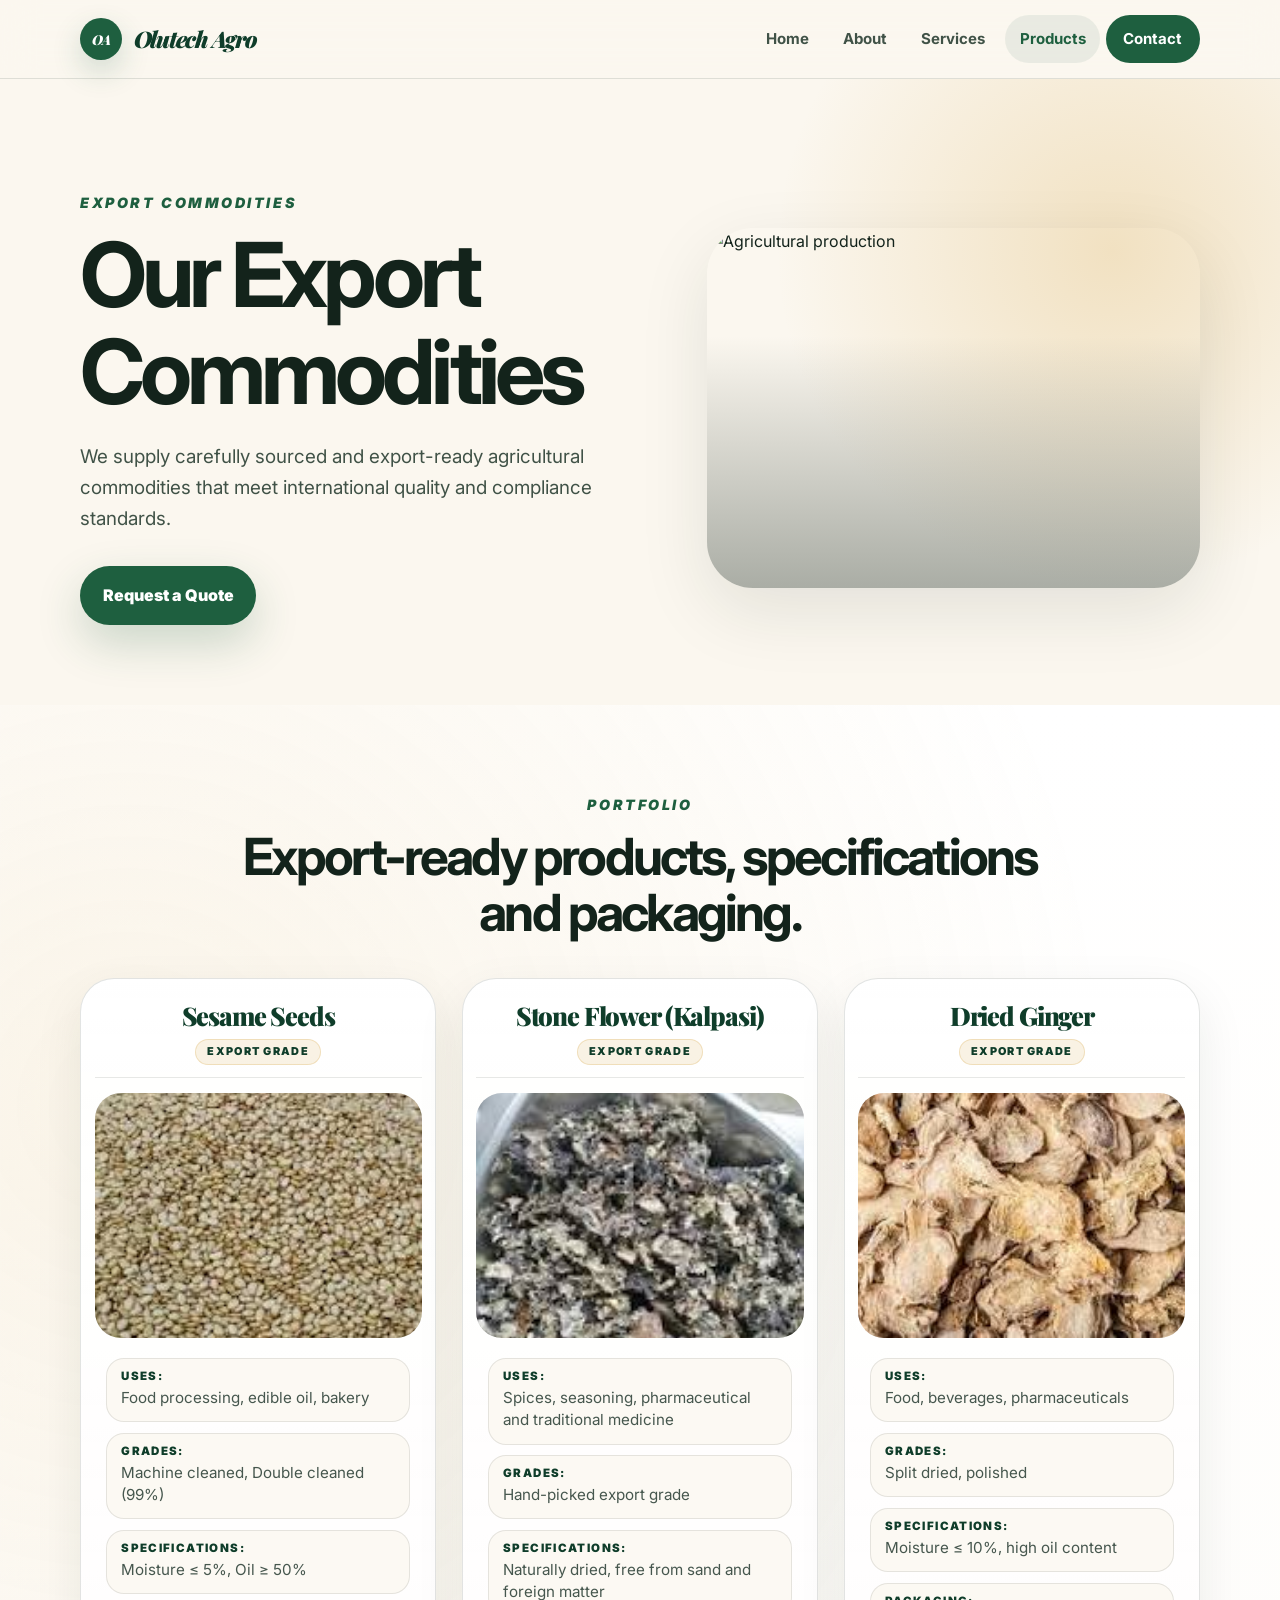
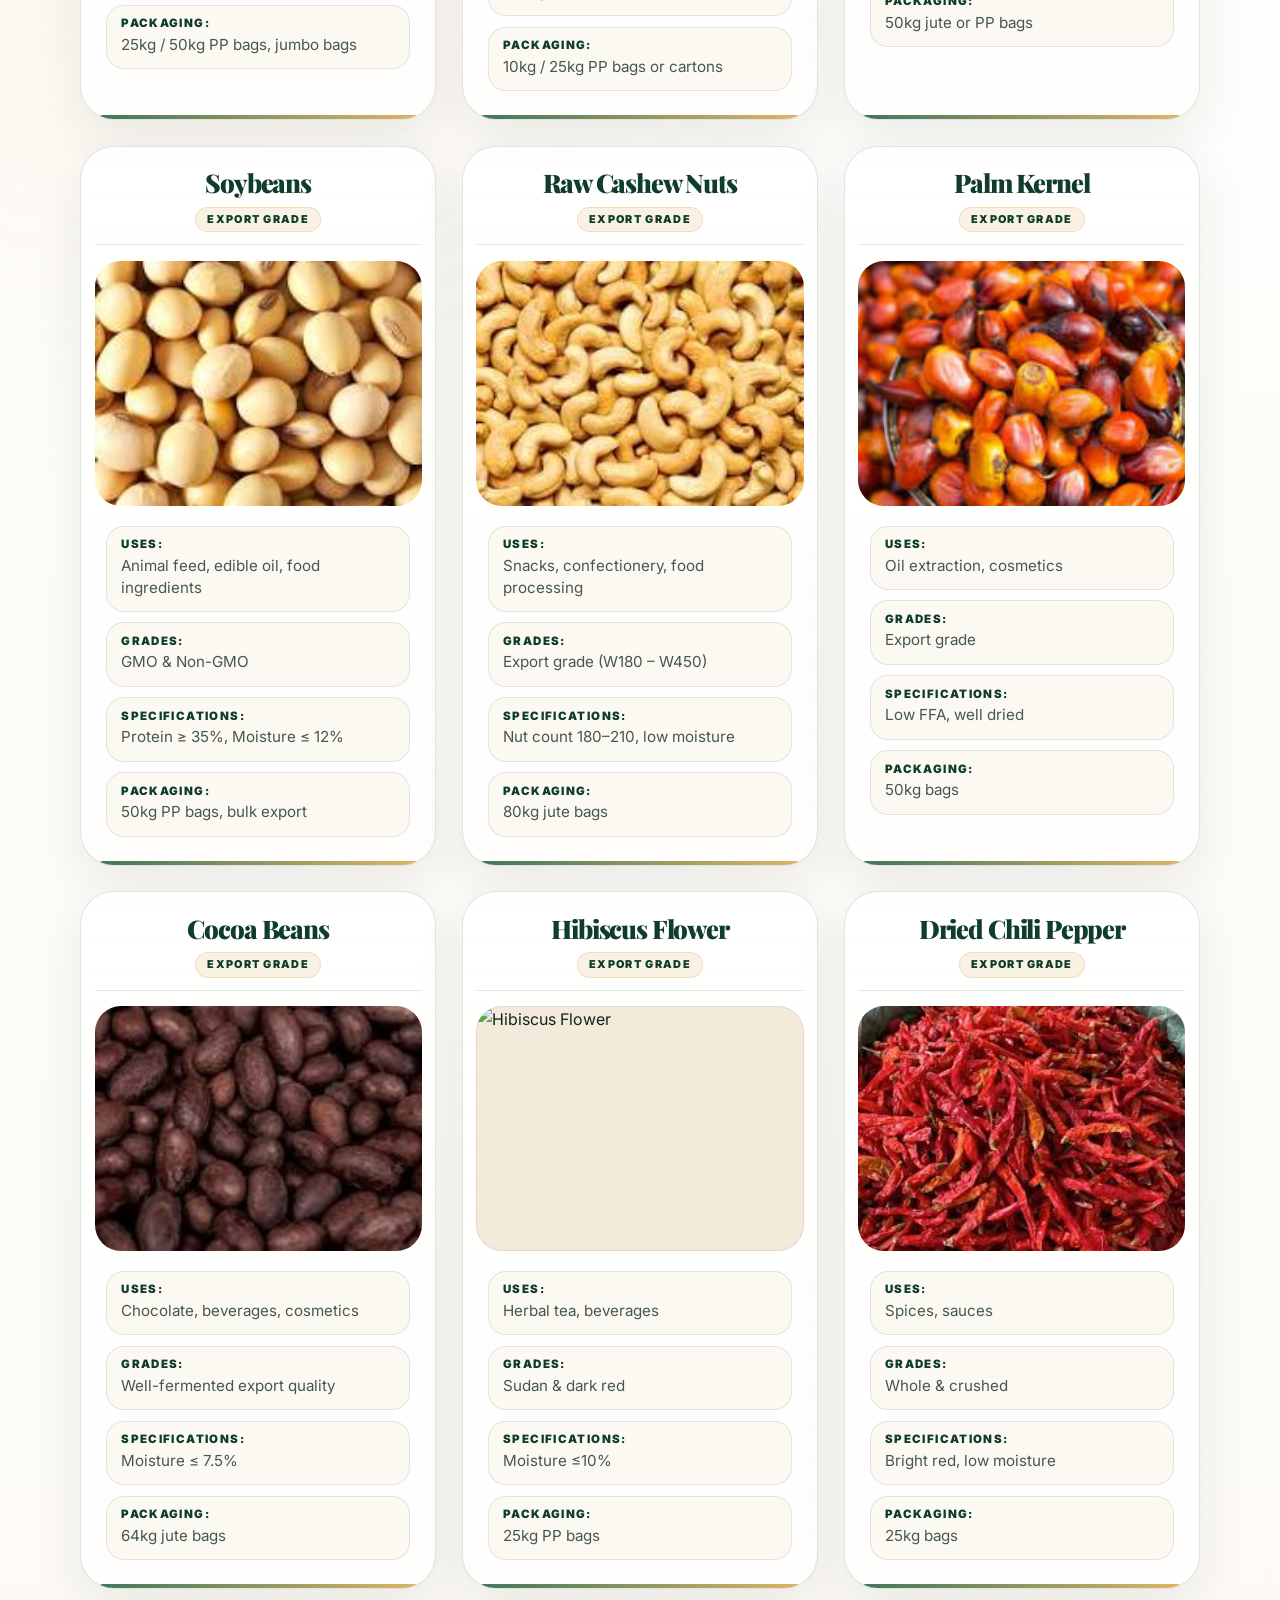
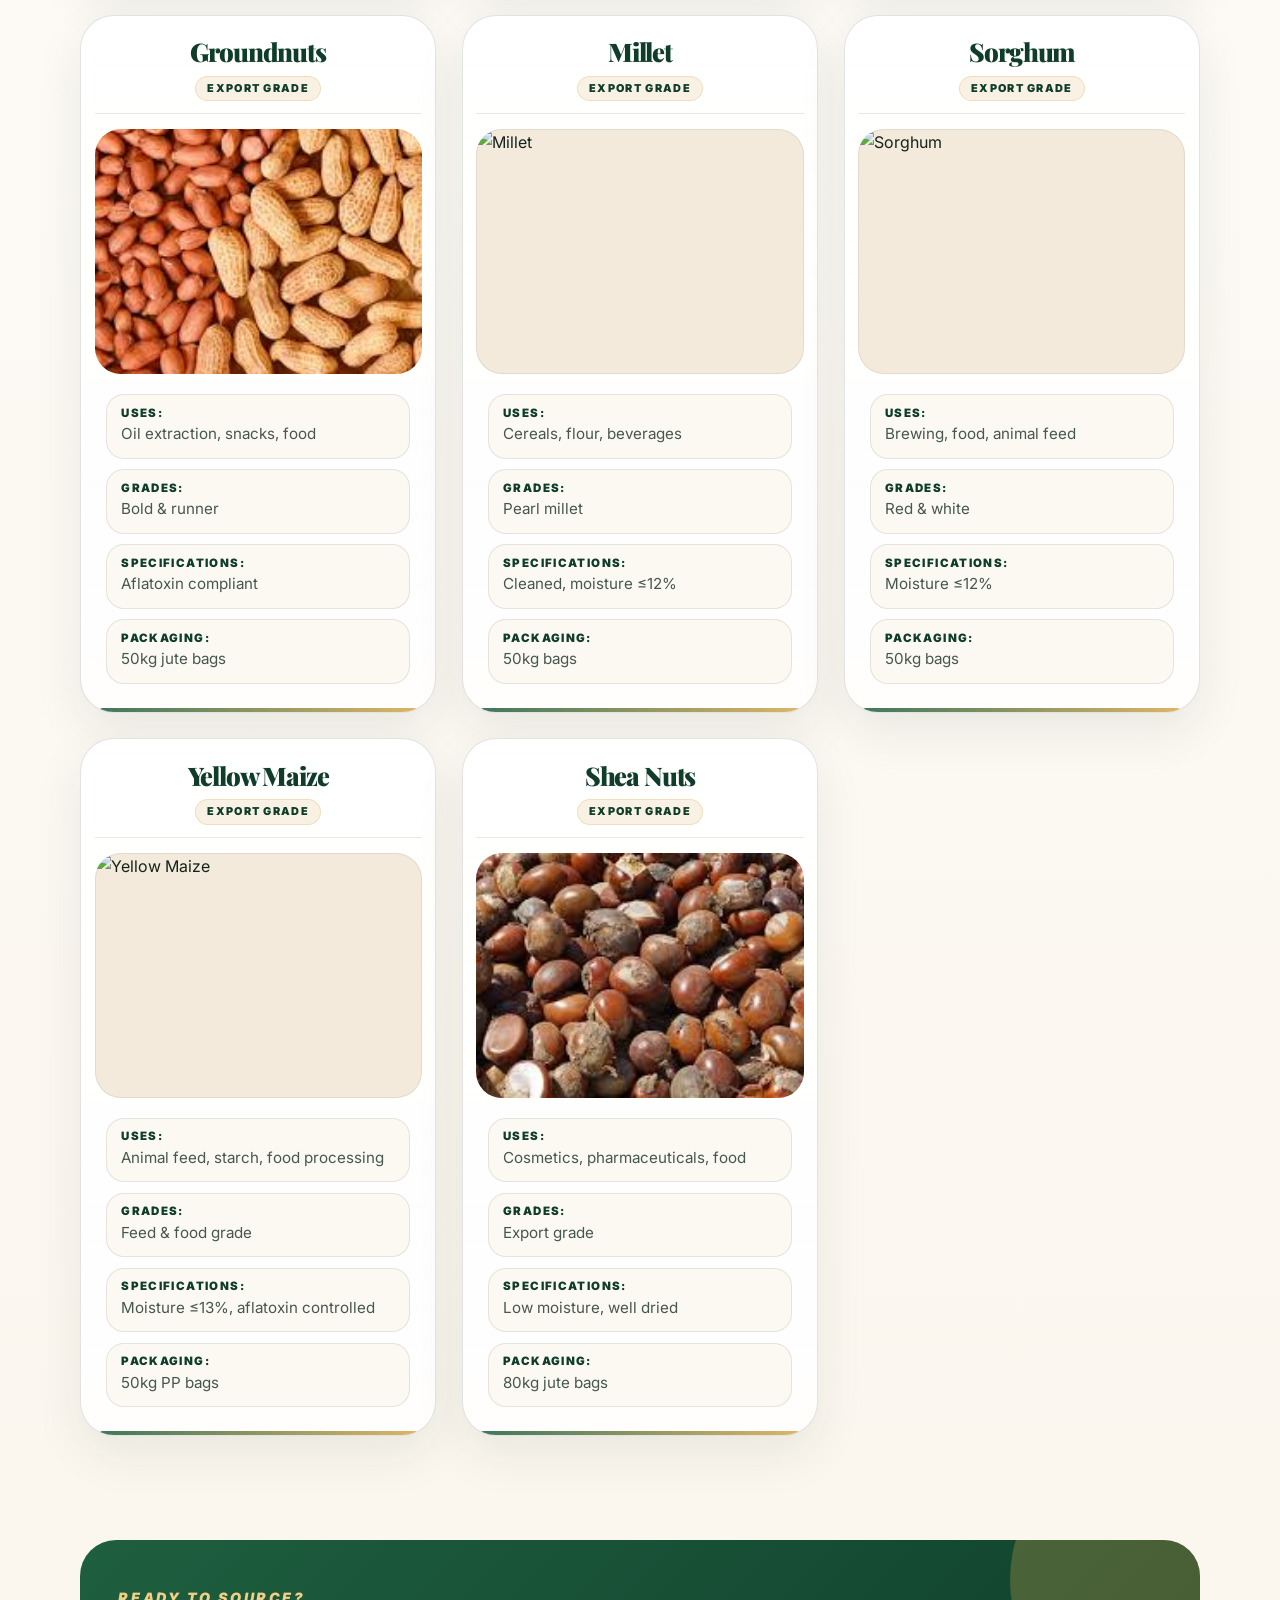
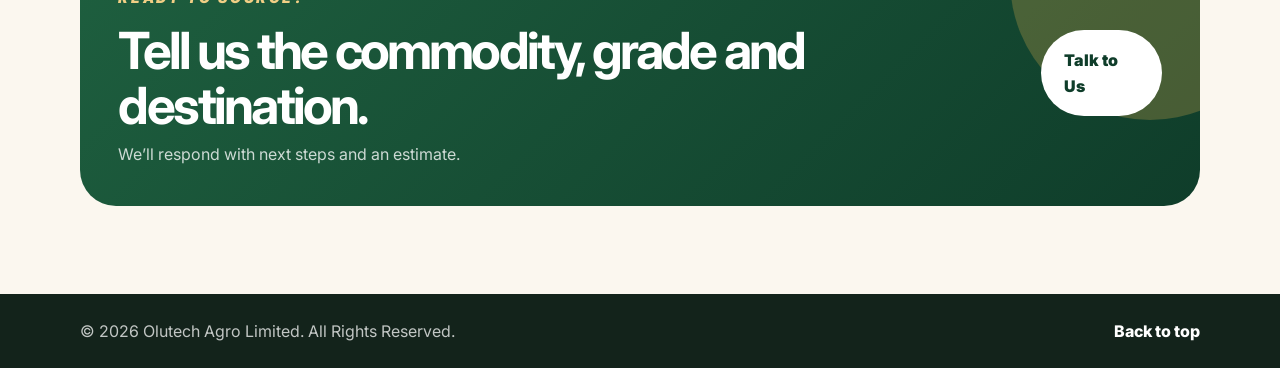
==== commit 1193ba64: "Redesign Olutech Agro website" ====
--- a/products.html
+++ b/products.html
@@ -1,244 +1,227 @@
 <!DOCTYPE html>
+
 <html lang="en">
 <head>
-  <meta charset="UTF-8" />
-  <meta name="viewport" content="width=device-width, initial-scale=1.0" />
-  <title>Our Products | Olutech Agro Limited</title>
-  <link rel="preconnect" href="https://fonts.googleapis.com">
-  <link rel="preconnect" href="https://fonts.gstatic.com" crossorigin>
-  <link href="https://fonts.googleapis.com/css2?family=Inter:wght@300;400;500;600;700;800;900&family=Playfair+Display:ital,wght@0,700;0,800;0,900;1,700;1,800;1,900&display=swap" rel="stylesheet">
-  <link rel="stylesheet" href="main.css">
+<meta charset="utf-8"/>
+<meta content="width=device-width, initial-scale=1.0" name="viewport"/>
+<title>Our Products | Olutech Agro Limited</title>
+<link href="https://fonts.googleapis.com" rel="preconnect"/>
+<link crossorigin="" href="https://fonts.gstatic.com" rel="preconnect"/>
+<link href="https://fonts.googleapis.com/css2?family=Inter:wght@300;400;500;600;700;800;900&amp;family=Playfair+Display:ital,wght@0,700;0,800;0,900;1,700;1,800;1,900&amp;display=swap" rel="stylesheet"/>
+<link href="main.css" rel="stylesheet"/>
 </head>
 <body>
-  <header class="navbar" data-nav>
-    <div class="container nav-flex">
-      <a class="logo" href="index.html" aria-label="Olutech Agro home">
-        <span class="logo-mark">OA</span>
-        <span class="logo-text">Olutech Agro</span>
-      </a>
-      <button class="nav-toggle" type="button" aria-label="Open navigation" aria-expanded="false" data-nav-toggle>
-        <span></span><span></span><span></span>
-      </button>
-      <nav class="nav-links" data-nav-links>
-        <a href="index.html">Home</a>
-        <a href="index.html#about">About</a>
-        <a href="products.html" class="active">Products</a>
-        <a href="index.html#services">Services</a>
-        <a href="index.html#contact" class="nav-cta">Contact</a>
-      </nav>
-    </div>
-  </header>
-
-  <main>
-    <section class="hero hero-products">
-      <div class="container hero-grid compact">
-        <div class="hero-copy reveal">
-          <p class="eyebrow">Export Commodities</p>
-          <h1>Our Export Commodities</h1>
-          <p class="hero-lead">We supply carefully sourced and export-ready agricultural commodities that meet international quality and compliance standards.</p>
-          <div class="hero-buttons">
-            <a href="index.html#contact" class="btn btn-primary">Request a Quote</a>
-            <a href="index.html" class="btn btn-ghost">Back Home</a>
-          </div>
-        </div>
-        <div class="hero-visual reveal">
-          <img src="https://img.freepik.com/free-photo/agriculture-food-production-concept-with-tractor-machine-silos-irrigation-system_342744-565.jpg?semt=ais_hybrid&w=740&q=80" alt="Agricultural production" />
-        </div>
-      </div>
-    </section>
-
-    <section class="section products-section">
-      <div class="container">
-        <div class="section-title reveal">
-          <p class="eyebrow">Portfolio</p>
-          <h2>Export-ready products, specifications and packaging.</h2>
-        </div>
-        <div class="products-grid">
+<header class="navbar" data-nav="">
+<div class="container nav-flex">
+<a aria-label="Olutech Agro home" class="logo" href="index.html">
+<span class="logo-mark">OA</span>
+<span class="logo-text">Olutech Agro</span>
+</a>
+<button aria-expanded="false" aria-label="Open navigation" class="nav-toggle" data-nav-toggle="" type="button">
+<span></span><span></span><span></span>
+</button>
+<nav class="nav-links" data-nav-links="">
+<a href="index.html">Home</a>
+<a href="index.html#about">About</a>
+<a href="index.html#services">Services</a>
+<a class="active" href="products.html">Products</a>
+<a class="nav-cta" href="index.html#contact">Contact</a>
+</nav>
+</div>
+</header>
+<main>
+<section class="hero hero-products">
+<div class="container hero-grid compact">
+<div class="hero-copy reveal">
+<p class="eyebrow">Export Commodities</p>
+<h1>Our Export Commodities</h1>
+<p class="hero-lead">We supply carefully sourced and export-ready agricultural commodities that meet international quality and compliance standards.</p>
+<div class="hero-buttons">
+<a class="btn btn-primary" href="index.html#contact">Request a Quote</a>
+</div>
+</div>
+<div class="hero-visual reveal">
+<img alt="Agricultural production" src="https://img.freepik.com/free-photo/agriculture-food-production-concept-with-tractor-machine-silos-irrigation-system_342744-565.jpg?semt=ais_hybrid&amp;w=740&amp;q=80"/>
+</div>
+</div>
+</section>
+<section class="section products-section">
+<div class="container">
+<div class="section-title reveal">
+<p class="eyebrow">Portfolio</p>
+<h2>Export-ready products, specifications and packaging.</h2>
+</div>
+<div class="products-grid">
 <!-- Sesame Seeds -->
-      <div class="product-card">
-        <img src="[data-uri]"alt="Sesame Seeds">
-        <div class="product-body">
-          <h4>Sesame Seeds</h4>
-          <p><strong>Uses:</strong> Food processing, edible oil, bakery</p>
-          <p><strong>Grades:</strong> Machine cleaned, Double cleaned (99%)</p>
-          <p><strong>Specifications:</strong> Moisture ≤ 5%, Oil ≥ 50%</p>
-          <p><strong>Packaging:</strong> 25kg / 50kg PP bags, jumbo bags</p>
-        </div>
-      </div>
-            <div class="product-card">
-        <img src="[data-uri]" alt="Stone Flower">
-        <div class="product-body">
-            <h4>Stone Flower (Kalpasi)</h4>
-            <p><strong>Uses:</strong> Spices, seasoning, pharmaceutical and traditional medicine</p>
-            <p><strong>Grades:</strong> Hand-picked export grade</p>
-            <p><strong>Specifications:</strong> Naturally dried, free from sand and foreign matter</p>
-            <p><strong>Packaging:</strong> 10kg / 25kg PP bags or cartons</p>
-        </div>
-        </div>
-
-      <!-- Ginger -->
-      <div class="product-card">
-        <img src="[data-uri]" alt="Dried Ginger">
-        <div class="product-body">
-          <h4>Dried Ginger</h4>
-          <p><strong>Uses:</strong> Food, beverages, pharmaceuticals</p>
-          <p><strong>Grades:</strong> Split dried, polished</p>
-          <p><strong>Specifications:</strong> Moisture ≤ 10%, high oil content</p>
-          <p><strong>Packaging:</strong> 50kg jute or PP bags</p>
-        </div>
-      </div>
-
-      <!-- Soybeans -->
-      <div class="product-card">
-        <img src="[data-uri]"alt="Soybeans">
-        <div class="product-body">
-          <h4>Soybeans</h4>
-          <p><strong>Uses:</strong> Animal feed, edible oil, food ingredients</p>
-          <p><strong>Grades:</strong> GMO & Non-GMO</p>
-          <p><strong>Specifications:</strong> Protein ≥ 35%, Moisture ≤ 12%</p>
-          <p><strong>Packaging:</strong> 50kg PP bags, bulk export</p>
-        </div>
-      </div>
-
-      <!-- Cashew Nuts -->
-      <div class="product-card">
-        <img src="[data-uri]" alt="Cashew Nuts">
-        <div class="product-body">
-          <h4>Raw Cashew Nuts</h4>
-          <p><strong>Uses:</strong> Snacks, confectionery, food processing</p>
-          <p><strong>Grades:</strong> Export grade (W180 – W450)</p>
-          <p><strong>Specifications:</strong> Nut count 180–210, low moisture</p>
-          <p><strong>Packaging:</strong> 80kg jute bags</p>
-        </div>
-      </div>
-        <div class="product-card">
-        <img src="[data-uri]" alt="Palm Kernel">
-        <div class="product-body">
-            <h4>Palm Kernel</h4>
-            <p><strong>Uses:</strong> Oil extraction, cosmetics</p>
-            <p><strong>Grades:</strong> Export grade</p>
-            <p><strong>Specifications:</strong> Low FFA, well dried</p>
-            <p><strong>Packaging:</strong> 50kg bags</p>
-        </div>
-        </div>
-
-      <!-- Cocoa Beans -->
-      <div class="product-card">
-        <img src="[data-uri]" alt="Cocoa Beans">
-        <div class="product-body">
-          <h4>Cocoa Beans</h4>
-          <p><strong>Uses:</strong> Chocolate, beverages, cosmetics</p>
-          <p><strong>Grades:</strong> Well-fermented export quality</p>
-          <p><strong>Specifications:</strong> Moisture ≤ 7.5%</p>
-          <p><strong>Packaging:</strong> 64kg jute bags</p>
-        </div>
-      </div>
-
-
-      <!-- Hibiscus Flower -->
-        <div class="product-card">
-        <img src="https://encrypted-tbn0.gstatic.com/images?q=tbn:ANd9GcRW_VLV7xWXmBdpKqc1EGJK0NJ_ee1F2O1vbofDRPZAw_2uq-BFG1JWfvA&s" alt="Hibiscus Flower">
-        <div class="product-body">
-            <h4>Hibiscus Flower</h4>
-            <p><strong>Uses:</strong> Herbal tea, beverages</p>
-            <p><strong>Grades:</strong> Sudan & dark red</p>
-            <p><strong>Specifications:</strong> Moisture ≤10%</p>
-            <p><strong>Packaging:</strong> 25kg PP bags</p>
-        </div>
-        </div>
-
-        <!-- Chilli Pepper -->
-        <div class="product-card">
-        <img src=[data-uri] alt="Chili Pepper">
-        <div class="product-body">
-            <h4>Dried Chili Pepper</h4>
-            <p><strong>Uses:</strong> Spices, sauces</p>
-            <p><strong>Grades:</strong> Whole & crushed</p>
-            <p><strong>Specifications:</strong> Bright red, low moisture</p>
-            <p><strong>Packaging:</strong> 25kg bags</p>
-        </div>
-        </div>
-
-        <!-- Groundnuts -->
-        <div class="product-card">
-        <img src="[data-uri]" alt="Groundnuts">
-        <div class="product-body">
-            <h4>Groundnuts</h4>
-            <p><strong>Uses:</strong> Oil extraction, snacks, food</p>
-            <p><strong>Grades:</strong> Bold & runner</p>
-            <p><strong>Specifications:</strong> Aflatoxin compliant</p>
-            <p><strong>Packaging:</strong> 50kg jute bags</p>
-        </div>
-        </div>
-
-        <!-- Millets -->
-        <div class="product-card">
-        <img src="https://itemscatalogue.redcross.int/upload/products_data/images/big/FCERMILLGR.jpg" alt="Millet">
-        <div class="product-body">
-            <h4>Millet</h4>
-            <p><strong>Uses:</strong> Cereals, flour, beverages</p>
-            <p><strong>Grades:</strong> Pearl millet</p>
-            <p><strong>Specifications:</strong> Cleaned, moisture ≤12%</p>
-            <p><strong>Packaging:</strong> 50kg bags</p>
-        </div>
-        </div>
-
-        <!-- Sorghum -->
-        <div class="product-card">
-        <img src="https://encrypted-tbn0.gstatic.com/images?q=tbn:ANd9GcSA5TBWchMViTvJv3HpDTmijU3rDDU1Hz27gw&s" alt="Sorghum">
-        <div class="product-body">
-            <h4>Sorghum</h4>
-            <p><strong>Uses:</strong> Brewing, food, animal feed</p>
-            <p><strong>Grades:</strong> Red & white</p>
-            <p><strong>Specifications:</strong> Moisture ≤12%</p>
-            <p><strong>Packaging:</strong> 50kg bags</p>
-        </div>
-        </div>
-
-        <!-- yellow maize -->
-        <div class="product-card">
-        <img src="https://encrypted-tbn0.gstatic.com/images?q=tbn:ANd9GcTwmd1VKiGeFnhzjW3J01bWeRlT896tX2jCrA&s" alt="Yellow Maize">
-        <div class="product-body">
-            <h4>Yellow Maize</h4>
-            <p><strong>Uses:</strong> Animal feed, starch, food processing</p>
-            <p><strong>Grades:</strong> Feed & food grade</p>
-            <p><strong>Specifications:</strong> Moisture ≤13%, aflatoxin controlled</p>
-            <p><strong>Packaging:</strong> 50kg PP bags</p>
-        </div>
-        </div>
-
-        <!-- Shea nuts -->
-        <div class="product-card">
-        <img src="[data-uri]" alt="Shea Nuts">
-        <div class="product-body">
-            <h4>Shea Nuts</h4>
-            <p><strong>Uses:</strong> Cosmetics, pharmaceuticals, food</p>
-            <p><strong>Grades:</strong> Export grade</p>
-            <p><strong>Specifications:</strong> Low moisture, well dried</p>
-            <p><strong>Packaging:</strong> 80kg jute bags</p>
-        </div>
-        </div>
-        </div>
-      </div>
-    </section>
-
-    <section class="container callout reveal">
-      <div>
-        <p class="eyebrow">Ready to source?</p>
-        <h2>Tell us the commodity, grade and destination.</h2>
-        <p>We’ll respond with next steps and an estimate.</p>
-      </div>
-      <a class="btn btn-secondary" href="index.html#contact">Talk to Us</a>
-    </section>
-  </main>
-
-  <footer class="footer">
-    <div class="container footer-flex">
-      <p>© 2026 Olutech Agro Limited. All Rights Reserved.</p>
-      <a href="#top">Back to top</a>
-    </div>
-  </footer>
-
-  <script src="main.js"></script>
+<div class="product-card">
+<h4 class="product-name">Sesame Seeds</h4><img alt="Sesame Seeds" src="[data-uri]"/>
+<div class="product-body">
+
+<p><strong>Uses:</strong> Food processing, edible oil, bakery</p>
+<p><strong>Grades:</strong> Machine cleaned, Double cleaned (99%)</p>
+<p><strong>Specifications:</strong> Moisture ≤ 5%, Oil ≥ 50%</p>
+<p><strong>Packaging:</strong> 25kg / 50kg PP bags, jumbo bags</p>
+</div>
+</div>
+<div class="product-card">
+<h4 class="product-name">Stone Flower (Kalpasi)</h4><img alt="Stone Flower" src="[data-uri]"/>
+<div class="product-body">
+
+<p><strong>Uses:</strong> Spices, seasoning, pharmaceutical and traditional medicine</p>
+<p><strong>Grades:</strong> Hand-picked export grade</p>
+<p><strong>Specifications:</strong> Naturally dried, free from sand and foreign matter</p>
+<p><strong>Packaging:</strong> 10kg / 25kg PP bags or cartons</p>
+</div>
+</div>
+<!-- Ginger -->
+<div class="product-card">
+<h4 class="product-name">Dried Ginger</h4><img alt="Dried Ginger" src="[data-uri]"/>
+<div class="product-body">
+
+<p><strong>Uses:</strong> Food, beverages, pharmaceuticals</p>
+<p><strong>Grades:</strong> Split dried, polished</p>
+<p><strong>Specifications:</strong> Moisture ≤ 10%, high oil content</p>
+<p><strong>Packaging:</strong> 50kg jute or PP bags</p>
+</div>
+</div>
+<!-- Soybeans -->
+<div class="product-card">
+<h4 class="product-name">Soybeans</h4><img alt="Soybeans" src="[data-uri]"/>
+<div class="product-body">
+
+<p><strong>Uses:</strong> Animal feed, edible oil, food ingredients</p>
+<p><strong>Grades:</strong> GMO &amp; Non-GMO</p>
+<p><strong>Specifications:</strong> Protein ≥ 35%, Moisture ≤ 12%</p>
+<p><strong>Packaging:</strong> 50kg PP bags, bulk export</p>
+</div>
+</div>
+<!-- Cashew Nuts -->
+<div class="product-card">
+<h4 class="product-name">Raw Cashew Nuts</h4><img alt="Cashew Nuts" src="[data-uri]"/>
+<div class="product-body">
+
+<p><strong>Uses:</strong> Snacks, confectionery, food processing</p>
+<p><strong>Grades:</strong> Export grade (W180 – W450)</p>
+<p><strong>Specifications:</strong> Nut count 180–210, low moisture</p>
+<p><strong>Packaging:</strong> 80kg jute bags</p>
+</div>
+</div>
+<div class="product-card">
+<h4 class="product-name">Palm Kernel</h4><img alt="Palm Kernel" src="[data-uri]"/>
+<div class="product-body">
+
+<p><strong>Uses:</strong> Oil extraction, cosmetics</p>
+<p><strong>Grades:</strong> Export grade</p>
+<p><strong>Specifications:</strong> Low FFA, well dried</p>
+<p><strong>Packaging:</strong> 50kg bags</p>
+</div>
+</div>
+<!-- Cocoa Beans -->
+<div class="product-card">
+<h4 class="product-name">Cocoa Beans</h4><img alt="Cocoa Beans" src="[data-uri]"/>
+<div class="product-body">
+
+<p><strong>Uses:</strong> Chocolate, beverages, cosmetics</p>
+<p><strong>Grades:</strong> Well-fermented export quality</p>
+<p><strong>Specifications:</strong> Moisture ≤ 7.5%</p>
+<p><strong>Packaging:</strong> 64kg jute bags</p>
+</div>
+</div>
+<!-- Hibiscus Flower -->
+<div class="product-card">
+<h4 class="product-name">Hibiscus Flower</h4><img alt="Hibiscus Flower" src="https://encrypted-tbn0.gstatic.com/images?q=tbn:ANd9GcRW_VLV7xWXmBdpKqc1EGJK0NJ_ee1F2O1vbofDRPZAw_2uq-BFG1JWfvA&amp;s"/>
+<div class="product-body">
+
+<p><strong>Uses:</strong> Herbal tea, beverages</p>
+<p><strong>Grades:</strong> Sudan &amp; dark red</p>
+<p><strong>Specifications:</strong> Moisture ≤10%</p>
+<p><strong>Packaging:</strong> 25kg PP bags</p>
+</div>
+</div>
+<!-- Chilli Pepper -->
+<div class="product-card">
+<h4 class="product-name">Dried Chili Pepper</h4><img alt="Chili Pepper" src="[data-uri]"/>
+<div class="product-body">
+
+<p><strong>Uses:</strong> Spices, sauces</p>
+<p><strong>Grades:</strong> Whole &amp; crushed</p>
+<p><strong>Specifications:</strong> Bright red, low moisture</p>
+<p><strong>Packaging:</strong> 25kg bags</p>
+</div>
+</div>
+<!-- Groundnuts -->
+<div class="product-card">
+<h4 class="product-name">Groundnuts</h4><img alt="Groundnuts" src="[data-uri]